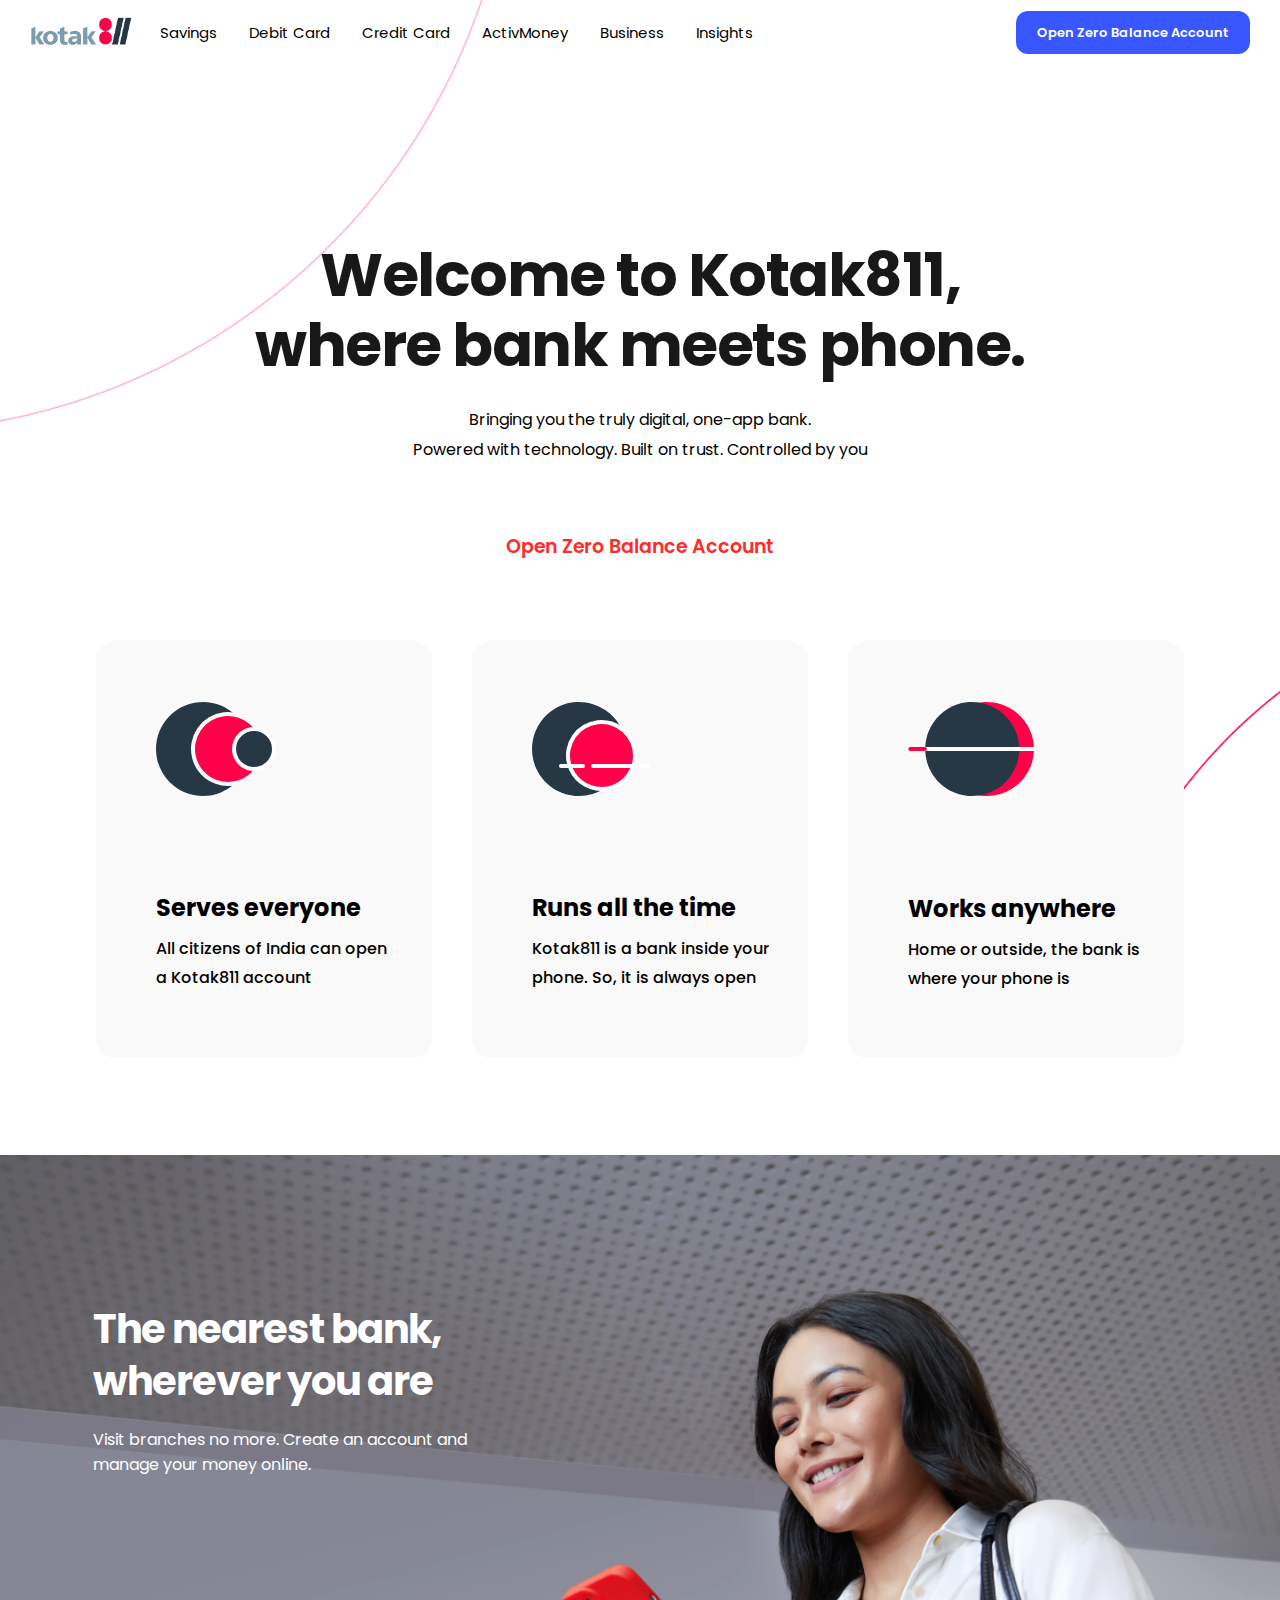
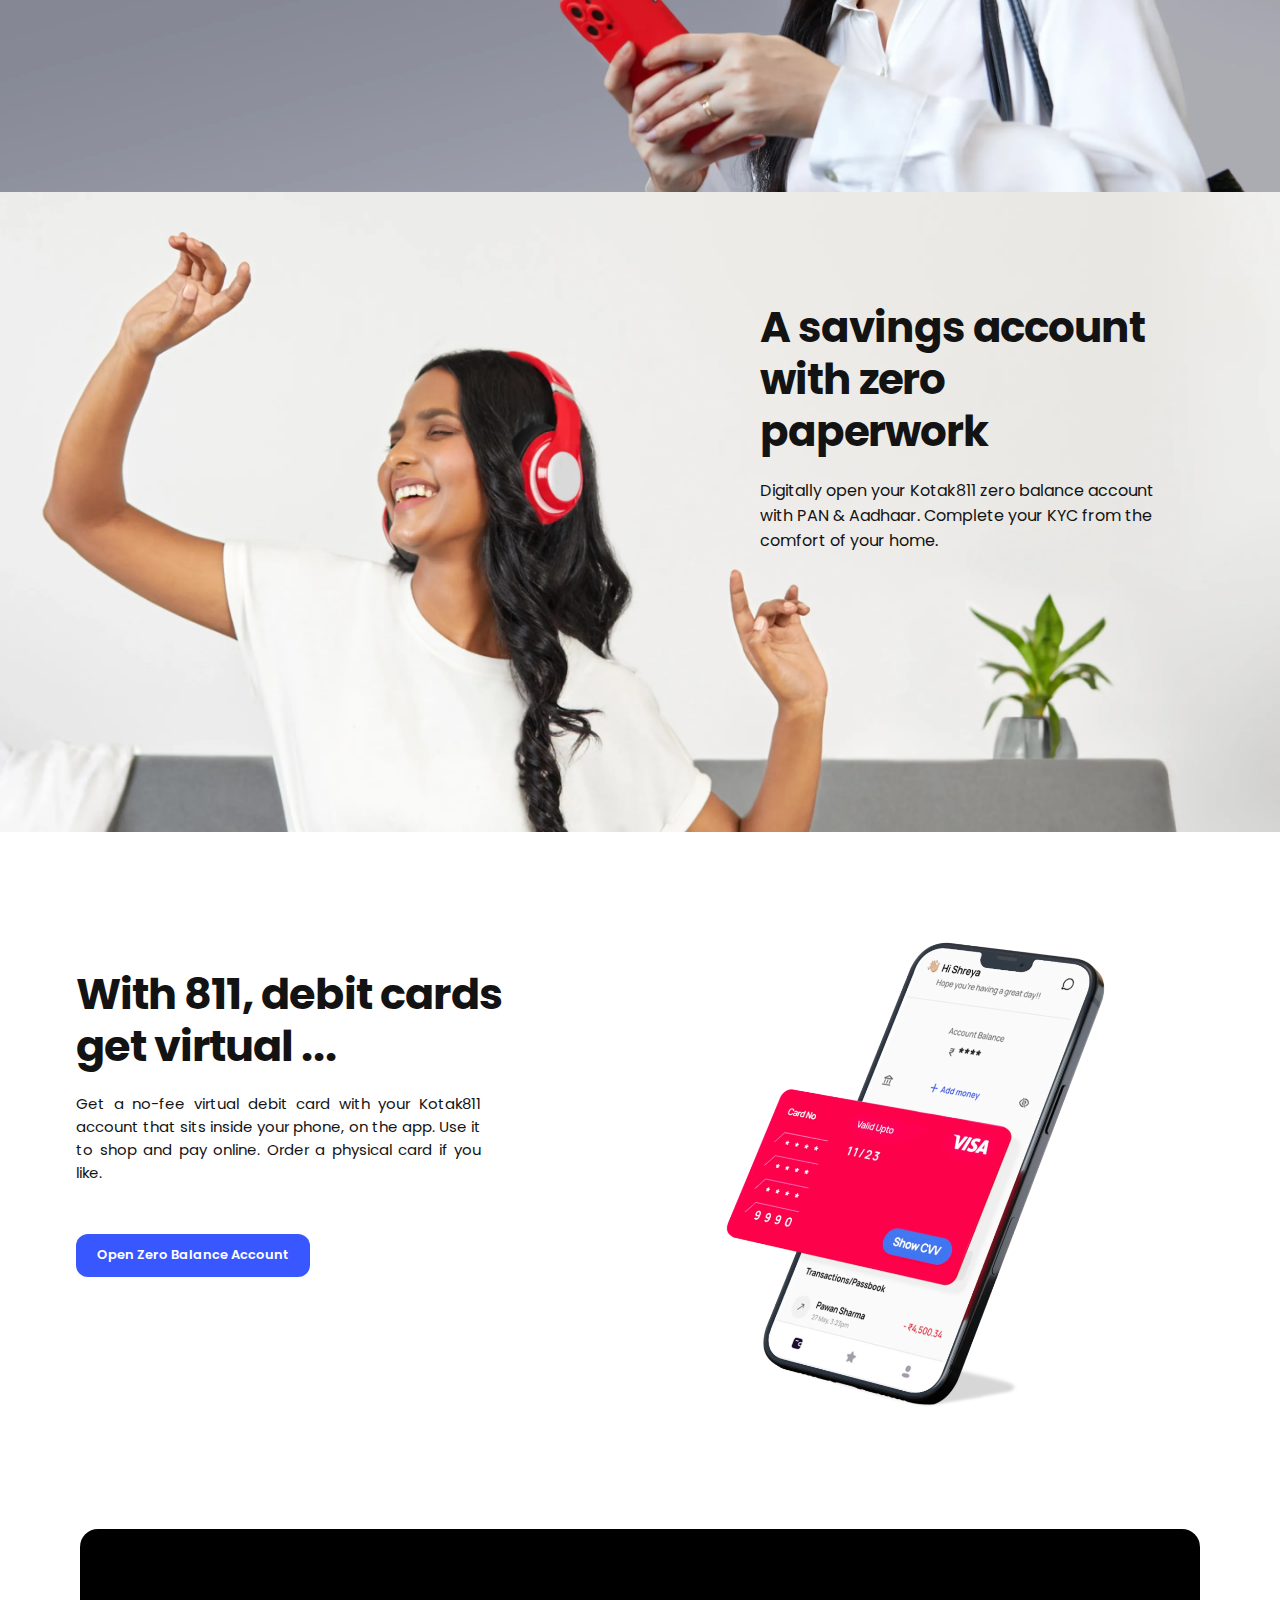
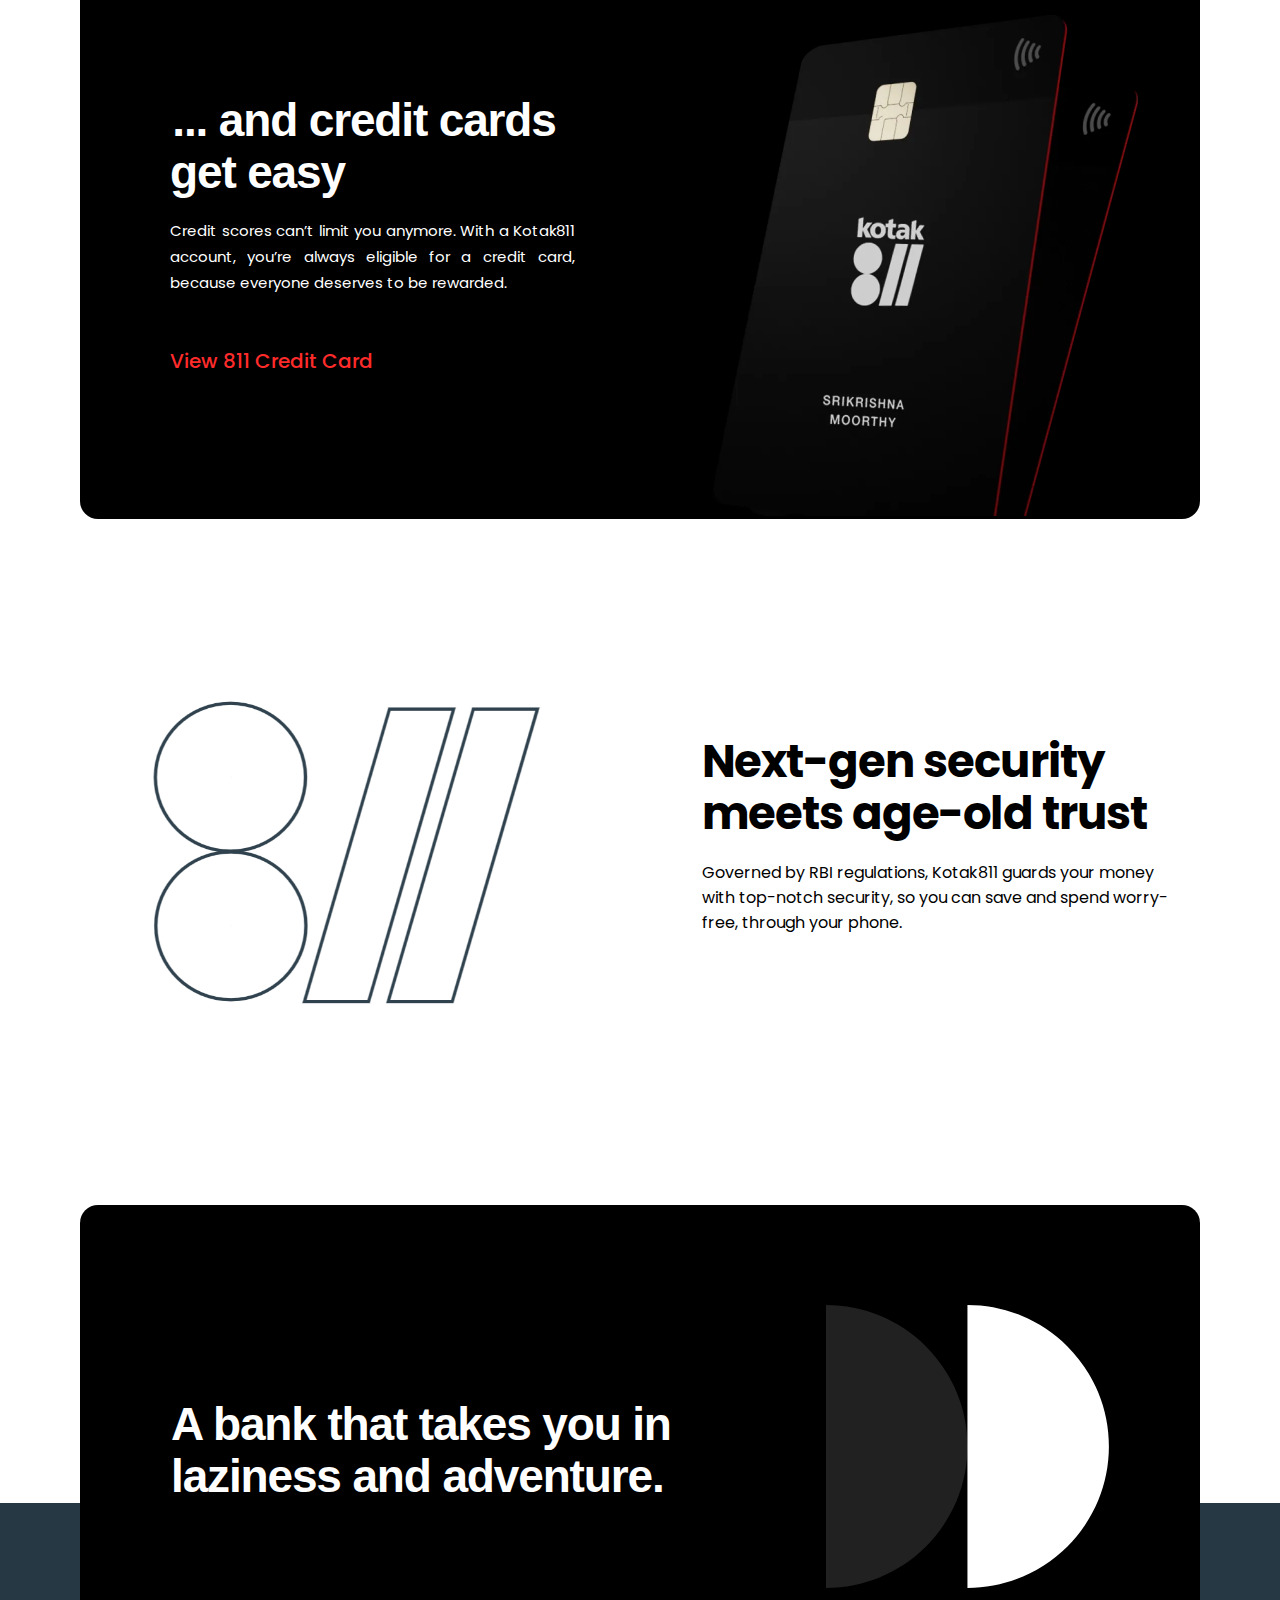
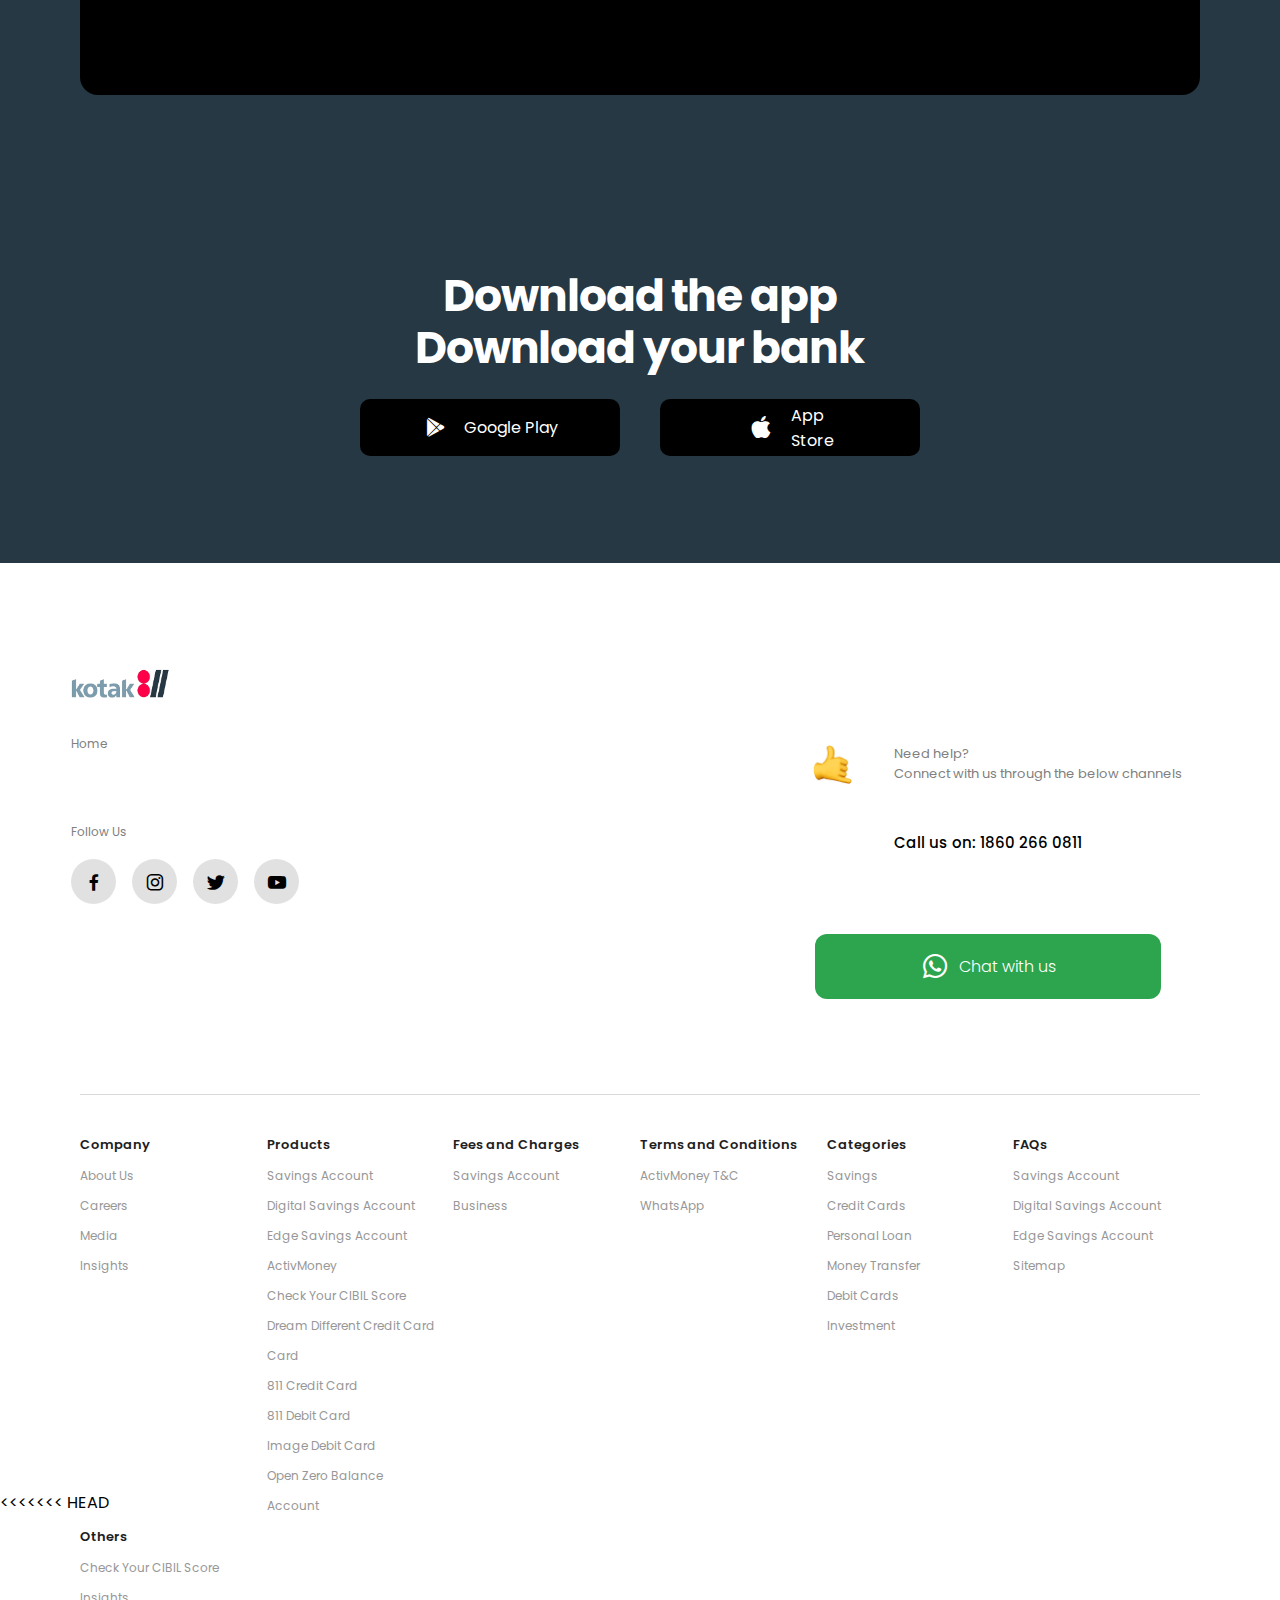
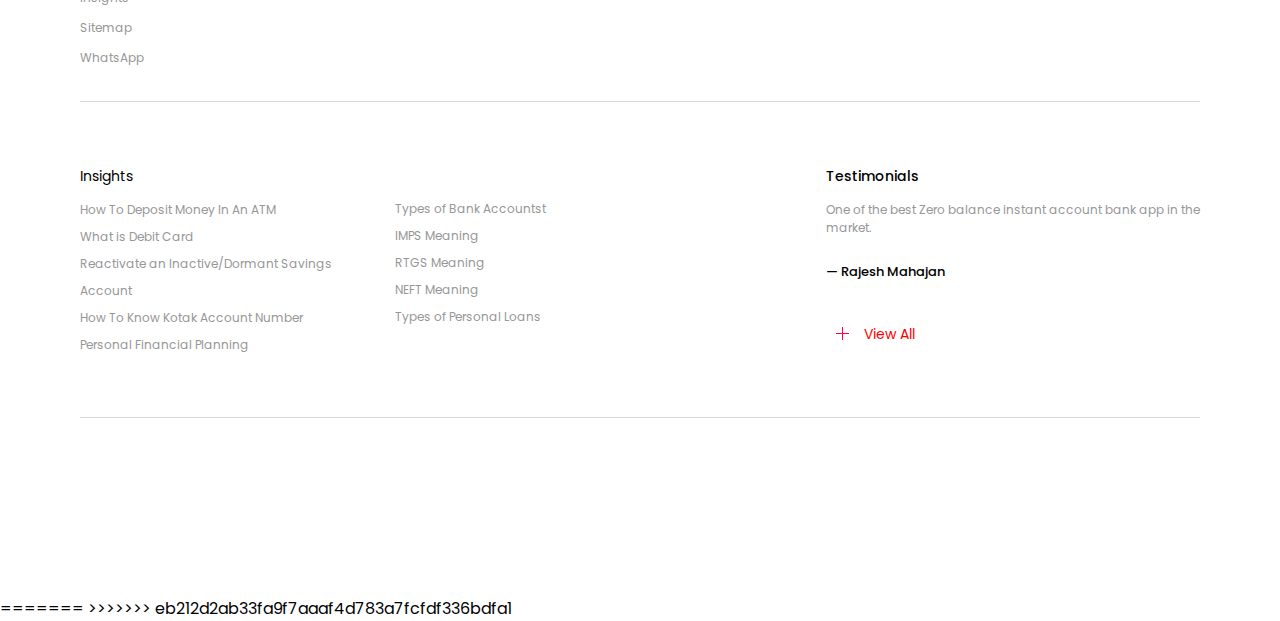
==== index.html @ da7cabc4 "today i compleated second footer section" ====
<!DOCTYPE html>
<html lang="en">

<head>
    <meta charset="UTF-8">
    <meta name="viewport" content="width=device-width, initial-scale=1.0">
    <link rel="stylesheet" href="style.css">
    <title>Kotak 811</title>

    <!-- Logo css link -->
    <link href='https://unpkg.com/boxicons@2.1.4/css/boxicons.min.css' rel='stylesheet'>
</head>

<body>
    <header id="NAVBAR">
        <!-- Navber -->
        <div class="nav-container">
            <div class="nav-content">
                <div class="nav-logo"> <!-- Kotak logo -->
                    <img src="kotak-logo.png" alt="" srcset="">
                </div>
                <!-- Navber All buttons -->
                <div class="nav-buttons-content">
                    <div class="nav-first-content">
                        <!-- Navber Savings buttons -->
                        <div class="nav-buttons-first">
                            <p>Savings</p>
                            <ul class="hover-content">
                                <div class="hover-box">
                                    <div class="hover-card">
                                        <img src="hover item/saving ima1.png" alt="" srcset="">
                                        <div class="hover-para">
                                            <h3 class="hover-heading">811 Digital Savings Account</h3>
                                            <p>Classic digital savings account that </p>
                                            <p>opens in 3 minutes*.</p>
                                        </div>
                                    </div>
                                    <div class="hover-card">
                                        <img src="hover item/saving ima2.png" alt="" srcset="">
                                        <div class="hover-para">
                                            <h3 class="hover-heading">811 Edge</h3>
                                            <p>Premium savings account at </p>
                                            <p>Rs.10,000 minimum balance.</p>
                                        </div>
                                    </div>
                                </div>
                            </ul>
                        </div>
                        <!-- Navber Debit Card buttons -->
                        <div class="nav-buttons-first">
                            <p>Debit Card</p>
                            <ul class="hover-content-2">
                                <div class="hover-box">
                                    <div class="hover-card">
                                        <img src="hover item/debit card ima1.png" alt="" srcset="">
                                        <div class="hover-para">
                                            <h3 class="hover-heading">Debit Card</h3>
                                            <p>VISA card for domestic and </p>
                                            <p>international payments</p>
                                        </div>
                                    </div>
                                    <div class="hover-card">
                                        <img src="hover item/debit card ima2.png" alt="" srcset="">
                                        <div class="hover-para">
                                            <h3 class="hover-heading">Image Debit Card</h3>
                                            <p>Theme-based debit card </p>
                                            <p>customised to your choice</p>
                                        </div>
                                    </div>
                                </div>
                            </ul>
                        </div>
                        <!-- Navber Credit Card buttons -->
                        <div class="nav-buttons-first">
                            <p>Credit Card</p>
                            <ul class="hover-content-3">
                                <div class="hover-box">
                                    <div class="hover-card">
                                        <img src="hover item/credit card ima1.png" alt="" srcset="">
                                        <div class="hover-para">
                                            <h3 class="hover-heading">811 Credit Card</h3>
                                            <p>Turns online and offline spends </p>
                                            <p> to redeemable reward points. </p>
                                            <p> Best for avid shoppers.</p>
                                        </div>
                                    </div>
                                    <div class="hover-card">
                                        <img src="hover item/credit card ima2.png" alt="" srcset="">
                                        <div class="hover-para">
                                            <h3 class="hover-heading">Credit Card Against FD</h3>
                                            <p>Unlocks with a Fixed Deposit.</p>
                                            <p>Best for starters with a low </p>
                                            <p> credit score.</p>

                                        </div>
                                    </div>
                                </div>
                            </ul>
                        </div>
                        <!-- Navber ActivMoney buttons -->
                        <div class="nav-buttons-first">
                            <p>ActivMoney</p>
                        </div>
                        <!-- Navber Business buttons -->
                        <div class="nav-buttons-first">
                            <p>Business</p>
                        </div>
                        <!-- Navber Insights buttons -->
                        <div class="nav-buttons-first">
                            <p> Insights</p>
                        </div>
                    </div>
                    <!-- Sing up button -->
                    <div class="nav-buttons-second">
                        <button type="button">Open Zero Balance Account</button>
                    </div>
                </div>
            </div>
        </div>
    </header>
    <!-- Home desktop content -->
    <main class="main">
        <div class="main-content">
            <h1 class="main-heading-first" style="height: 71px;">Welcome to Kotak811, where bank meets phone.</h1>
            <p class="main-para1">Bringing you the truly digital, one-app bank.</p>
            <p class="main-para2">Powered with technology. Built on trust. Controlled by you</p>
            <div class="main-button">
                <a href="#">Open Zero Balance Account</a>
            </div>
        </div>
    </main>
    <!-- 3 box container section -->
    <section class="box-container">
        <div class="box-item">
            <div class="box-content1">
                <img src="icon1.svg" alt="" srcset="">
                <h3>Serves everyone</h3>
                <p class="box-content-para">All citizens of India can open a Kotak811 account</p>
            </div>
        </div>
        <div class="box-item">
            <div class="box-content1">
                <img src="icon2.svg" alt="" srcset="">
                <h3>Runs all the time</h3>
                <p class="box-content-para">Kotak811 is a bank inside your phone. So, it is always open</p>
            </div>
        </div>
        <div class="box-item">
            <div class="box-content1">
                <img src="icon3.svg" alt="" srcset="">
                <h3>Works anywhere</h3>
                <p class="box-content-para">Home or outside, the bank is where your phone is</p>
            </div>
        </div>
    </section>
    <!-- Service section Big 2 images -->
    <section class="service-contaier">
        <div class="service-photo">
            <div id="service-item1">
                <div class="service-content">
                    <h2>The nearest bank, wherever you are</h2>
                    <p>Visit branches no more. Create an account and manage your money online.</p>
                </div>
            </div>
            <img src="desktop bg1.webp" alt="Nearest brance service">
        </div>
        <!-- <div class="box"> -->
        <div class="service-photo2">
            <div id="service-item2">
                <div class="service-content2">
                    <h2 class="service-heading">A savings account with zero paperwork</h2>
                    <p>Digitally open your Kotak811 zero balance account with PAN & Aadhaar. Complete your KYC from the
                        comfort of your home.</p>
                </div>
            </div>
            <img src="desktop bg2.webp" alt="A savings account">
        </div>
        <!-- </div> -->
        <!-- Phone service section -->
        <section class="phone-container">
            <div class="phone-item1">
                <div class="phone-content">
                    <h1>With 811, debit cards get virtual ...</h1>
                    <p class="">Get a no-fee virtual debit card with your Kotak811 account that sits inside your phone,
                        on the
                        app. Use it to shop and pay online. Order a physical card if you like.</p>
                    <div class="phone-buttons">
                        <button type="button">Open Zero Balance Account</button>
                    </div>
                </div>
                <!-- Mobile service photo -->
                <div class="phone-content-photo">
                    <img src="mobile1.webp" alt="" srcset="">
                </div>
            </div>
        </section>
        <!-- Black credit cards section -->
        <section class="black-card">
            <div class="card-item1">
                <div class="card-content">
                    <h1>... and credit cards get easy</h1>
                    <p>Credit scores can’t limit you anymore. With a Kotak811 account, you’re always eligible for a
                        credit card, because everyone deserves to be rewarded.</p>
                    <div class="card-buttons">
                        <a href="#">View 811 Credit Card</a>
                    </div>
                </div>
                <!-- Mobile service photo -->
                <div class="black-card-photo">
                    <img src="credit_card.webp" alt="" srcset="">
                </div>
            </div>
        </section>
        <!-- 811 Animation section -->
        <section class="animation">
            <div class="animation-item1">
                <!-- I couldn't do animation so i just put a image -->
                <img src="811.png" alt="">
            </div>
            <div class="animation-item2">
                <h1>Next-gen security meets age-old trust</h1>
                <p>Governed by RBI regulations, Kotak811 guards your money with top-notch security, so you can save and
                    spend worry-free, through your phone.</p>
            </div>
        </section>
        <!-- Half circle black & white section -->
        <section class="black-white-container">
            <div class="black-white-content">
                <div class="card-heading">
                    <h1>A bank that takes you in laziness and adventure.</h1>
                </div>
                <!-- Mobile service photo -->
                <div class="black-white-photo">
                    <img src="blackwhite-half-sircle.svg" alt="" srcset="">
                </div>
            </div>
        </section>

        <!-- Download the app section -->
        <section class="download">
            <div class="download-content">
                <div class="download-heading">
                    <h1>Download the app
                        Download your bank</h1>
                </div>
                <div class="download-buttons">
                    <div class="button">
                        <i class='bx bxl-play-store' style="font-size: 25px;"></i>
                        <a href="https://play.google.com/store/apps/details?id=com.msf.kbank.mobile&hl=en&gl=US"
                            target="_blank">Google Play</a>
                    </div>
                    <div class="button2">
                        <i class='bx bxl-apple' style="font-size: 28px;"></i>
                        <a href="https://apps.apple.com/in/app/kotak-mobile-banking-app/id622363400" target="_blank">App
                            Store</a>
                    </div>
                </div>
            </div>
        </section>
        <!-- Contact Section -->
        <footer class="footer">
            <div class="contact-container">
                <div class="contact-content">
                    <div class="logo">
                        <img src="kotak-logo.png" alt="logo">
                        <nav>Home</nav>
                    </div>
                    <div class="social-logo">
                        <nav>Follow Us</nav>
                        <div class="logo-container">

                            <div class="logo-icon">
                                <i class='bx bxl-facebook'></i>
                            </div>
                            <div class="logo-icon">
                                <i class='bx bxl-instagram'></i>
                            </div>
                            <div class="logo-icon">
                                <i class='bx bxl-twitter'></i>
                            </div>
                            <div class="logo-icon">
                                <i class='bx bxl-youtube'></i>
                            </div>
                        </div>
                    </div>
                </div>
                <div class="contact-content2">
                    <div class="thumb-imoji">
                        <img src="thumb imoji.png" alt="logo">
                        <nav>Need help? <br>
                            Connect with us through the below channels</nav>
                    </div>
                    <div class="contact-number">
                        <nav style="font-size: 15px; font-weight: 500;">Call us on: 1860 266 0811</nav>
                        <div class="logo-container">
                            <div class="whatsapp-btn">
                                <a href="https://api.whatsapp.com/send?phone=917710811811&text=Hi" target="_blank">
                                    <i class='bx bxl-whatsapp'></i>
                                    <p>Chat with us</p>
                                </a>
                            </div>
                        </div>
                    </div>
                </div>
            </div>
            <!-- Footer details container 1 starts here -->
            <div class="footer-details">
                <div class="details-container">
                    <div class="details-content">
                        <div class="details-item">
                            <h4>Company</h4>
                            <a href="#">About Us</a>
                            <a href="#">Careers</a>
                            <a href="#">Media</a>
                            <a href="#">Insights</a>
                        </div>
                        <div class="details-item">
                            <h4>Products</h4>
                            <a href="#">Savings Account</a>
                            <a href="#">Digital Savings Account</a>
                            <a href="#">Edge Savings Account</a>
                            <a href="#">ActivMoney</a>
                            <a href="#">Check Your CIBIL Score</a>
                            <a href="#">Dream Different Credit Card</a>
                            <a href="#">Card</a>
                            <a href="#">811 Credit Card</a>
                            <a href="#">811 Debit Card</a>
                            <a href="#">Image Debit Card</a>
                            <a href="#">Open Zero Balance</a>
                            <a href="#">Account</a>
                        </div>
                        <div class="details-item">
                            <h4>Fees and Charges</h4>
                            <a href="#">Savings Account</a>
                            <a href="#">Business</a>
                        </div>
                        <div class="details-item">
                            <h4>Terms and Conditions</h4>
                            <a href="#">ActivMoney T&C</a>
                            <a href="#">WhatsApp</a>
                        </div>
                        <div class="details-item">
                            <h4>Categories</h4>
                            <a href="#">Savings</a>
                            <a href="#">Credit Cards</a>
                            <a href="#">Personal Loan</a>
                            <a href="#">Money Transfer</a>
                            <a href="#">Debit Cards</a>
                            <a href="#">Investment</a>
                        </div>
                        <div class="details-item">
                            <h4>FAQs</h4>
                            <a href="#">Savings Account</a>
                            <a href="#">Digital Savings Account</a>
                            <a href="#">Edge Savings Account</a>
                            <a href="#">Sitemap</a>
                        </div>
                    </div>
                    <div class="second-details-item">
                        <h4>Others</h4>
                        <a href="#">Check Your CIBIL Score</a>
                        <a href="#">Insights</a>
                        <a href="#">Sitemap</a>
                        <a href="#">WhatsApp</a>
                    </div>
                </div>
            </div>
<<<<<<< HEAD
            <!-- Footer details 2 starts here -->
            <div class="footer-details2">
                <div class="details-container2">
                    <div class="details-content2">
                        <div class="details-item-last">
                            <h4 style="font-weight: 400; font-size: 14px; margin-bottom: 5px;">Insights</h4>
                            <a href="#">How To Deposit Money In An ATM</a>
                            <a href="#">What is Debit Card</a>
                            <a href="#">Reactivate an Inactive/Dormant Savings</a>
                            <a href="#">Account</a>
                            <a href="#">How To Know Kotak Account Number</a>
                            <a href="#">Personal Financial Planning</a>
                        </div>
                        <div class="details-item-last2">
                            <a href="#">Types of Bank Accountst</a>
                            <a href="#">IMPS Meaning</a>
                            <a href="#">RTGS Meaning</a>
                            <a href="#">NEFT Meaning</a>
                            <a href="#">Types of Personal Loans</a>
                        </div>
                        <!-- second box -->
                        <div class="details-footer-second-box">
                            <div class="box1">
                                <h3 style="font-weight: 500; font-size: 14px; margin-bottom: 5px; color: #000000;">
                                    Testimonials</h3>
                                <p>One of the best Zero balance instant account bank app in the market.</p>
                            </div>
                            <div class="box2">
                                <h4 style="font-weight: 500; font-size: 13px; margin-top: 25px; color: #000000;">—
                                    Rajesh Mahajan</h4>
                            </div>
                            <div class="box3">
                                <img src="plus imoji.png" alt="image" style="cursor: pointer;">
                                <a href="https://www.kotak811.com/customer-testimonials" target="_blank">View
                                    All</a>
                            </div>
                        </div>
                    </div>
                </div>
            </div>

=======
            <!-- Footer details 2 start here  -->
>>>>>>> eb212d2ab33fa9f7aaaf4d783a7fcfdf336bdfa1
        </footer>

    </section>
</body>

</html>
---- style.css ----
/* Imoport Poppins font link */
@import url('https://fonts.googleapis.com/css2?family=Poppins:wght@200;300;400&display=swap');

* {
    margin: 0;
    padding: 0;
    box-sizing: border-box;
    font-family: 'Poppins', sans-serif;
}

/* Navber container */
#NAVBER {
    position: fixed;
    height: 65px;
    width: 100%;
    background-color: rgb(255, 255, 255);
    border-bottom: 1px solid #e2e2e2;
    top: 0;
    z-index: 100;
}

.nav-content {
    display: flex;
}

.nav-logo img {
    height: 44px;
    width: 124px;
    margin-left: 20px;
    cursor: pointer;
}

.nav-logo {
    height: 65px;
    display: flex;
    align-items: center;
}

/* Navber buttons */
.nav-buttons-content {
    display: flex;
    height: 65px;
    width: 100%;
    align-items: center;
    justify-content: space-between;
}

.nav-buttons-first {
    /* Navber name disply flex,like (Saving ,Debit card,Credit card,ActivMoney,Business and Insight) */
    display: flex;
    list-style: none;
    padding: 16px;
    font-size: 15px;
    color: black;
}

.nav-buttons-first p {
    /* Navber name,like (Saving ,Debit card,Credit card,ActivMoney,Business and Insight) */
    cursor: pointer;
}

.nav-first-content {
    display: flex;
}

/* Navber name hover color ,like (Saving ,Debit card,Credit card,ActivMoney,Business and Insight) */
.nav-buttons-first p:hover {
    color: rgb(120, 120, 120);
}

/* Navber button hover content */
.nav-buttons-first {
    display: inline-block;
}

.hover-content {
    /* Navber saving button hover container */
    display: none;
    position: absolute;
    height: 340px;
    width: 100%;
    margin-left: -160px;
    margin-top: 16px;
    background-color: #ffffff;
    min-width: 160px;
    box-shadow: 2px 15px 19px rgba(144, 144, 144, 0.2);
    z-index: 1;
}

.hover-content-2 {
    /* Navber debit card button hover container */
    display: none;
    position: absolute;
    height: 340px;
    width: 100%;
    margin-left: -251px;
    margin-top: 17px;
    background-color: #ffffff;
    min-width: 160px;
    box-shadow: 2px 15px 19px rgba(144, 144, 144, 0.2);
    z-index: 1;
}

.hover-content-3 {
    /* Navber credit card button hover container  */
    display: none;
    position: absolute;
    height: 340px;
    width: 100%;
    margin-left: -362px;
    margin-top: 17px;
    background-color: #ffffff;
    min-width: 160px;
    box-shadow: 2px 10px 19px rgba(144, 144, 144, 0.2);
    z-index: 1;
}

.nav-buttons-first:hover .hover-content {
    /* Navber saving button hover  */
    display: block;
}

.nav-buttons-first:hover .hover-content-2 {
    /* Navber debit card button hover  */
    display: block;
}

.nav-buttons-first:hover .hover-content-3 {
    /* Navber credit card button hover  */
    display: block;
}

.hover-box {
    display: flex;
    height: 340px;
    align-items: center;
    justify-content: space-evenly;
}

.hover-card {
    /* Navber saving ,debit card and credit card hover content flex */
    display: flex;
    height: 340px;
    align-items: center;
}

.hover-card img {
    /* Navber saving ,debit card and credit card hover Images */
    height: 170px;
    width: 170px;
    cursor: pointer;
}

.hover-para {
    /* Navber saving , debit card and credit card hover Full container */
    margin-bottom: 50px;
    margin-left: 30px;
}

.hover-heading {
    /* Navber saving , debit card and credit card hover Heading */
    color: rgba(0, 0, 0, 0.813);
    cursor: pointer;
}

.hover-heading:hover {
    color: rgba(255, 26, 26, 0.952);
}

.hover-para p {
    /* Navber saving ,debit card and credit card hover paragraph */
    margin-top: 10px;
    font-size: 15px;
    line-height: 18px;
    color: rgb(120, 120, 120);
}

/* Sing up botton */
button {
    height: 43px;
    width: 234px;
    border: 1px;
    color: #fff;
    background: #3857ff;
    border-radius: 12px;
    font-size: 13px;
    font-weight: 599;
    margin-right: 30px;
    cursor: pointer;
}

button:hover {
    background: #2041ff;
}

/* Main element */
.main::before {
    /* Home desktop Image  */
    background-image: url(home\ bg.png);
    height: 100vh;
    width: 100%;
    background-size: cover;
    background-repeat: no-repeat;
    top: 0;
    content: "";
    position: absolute;
}

.main-content {
    /* Home desktop content ,like heading, paragraph and button */
    display: flex;
    flex-direction: column;
    height: 100vh;
    width: 100%;
    top: 130px;
    position: relative;
    align-items: center;
    margin-top: 45px;
    animation: opacity 2s forwards;
}

.main-content h1 {
    font-size: 60px;
    color: rgb(24, 24, 24);
    font-style: normal;
    font-weight: 700;
    line-height: 70px;
    letter-spacing: -.025em;
    text-align: center;
    white-space: normal;
    width: 62%;

}

.main-content .main-para1 {
    margin-top: 96px;
}

.main-content .main-para2 {
    margin-top: 5px;
}

.main-button {
    margin-top: 70px;
}

.main-button a {
    text-decoration: none;
    font-size: 19px;
    font-weight: 600;
    color: rgb(255, 43, 43);
}

/* 3 Box section */
.box-container {
    display: flex;
    justify-content: center;
    min-height: 100vh;
    width: 100%;
    top: 640px;
    position: absolute;
    animation: opacity 2s forwards;
}

@keyframes opacity {

    /* Box transition  */
    from {
        opacity: -3;
        transition: opacity 2s ease;
    }

    to {
        transition: opacity 2s ease;
        opacity: 2;
    }
}

.box-item {
    width: 336px;
    height: 418px;
    margin: 0 20px;
    text-align: left;
    border-radius: 20px;
    background: #f9f9f9;
}

.box-content1 {
    padding: 62px 60px 69px
}

.box-content1 h3 {
    margin-top: 90px;
    margin-bottom: 11px;
    font-size: 24px;
    font-style: normal;
    font-weight: 700;
    line-height: 30px;
    letter-spacing: 0;
}

.box-content1 p {
    width: 242px;
    height: 73px;
    font-size: 16px;
    font-weight: 500;
    line-height: 29px;
    letter-spacing: 0;
    font-style: normal;
}

/* Service section Starting Here */
.service-contaier {
    top: 635px;
    width: 100%;
    display: flex;
    flex-direction: column;
    align-items: center;
    position: absolute;
    animation: opacity 2s forwards;
}

/* Service photo is a like container because inside have ima,h2 and paragrapg */
.service-photo {
    margin-top: 520px;
}

.service-photo img {
    width: 100%;
    background-size: cover;
}

.service-content {
    /* border: 2px solid red; */
    width: 380px;
    margin-top: 70px;
    position: absolute;
    display: flex;
    flex-direction: column;
    letter-spacing: 0;
    margin-right: 715px;
}

#service-item1 {
    height: 400px;
    width: 100%;
    /* border: 2px solid black; */
    justify-content: center;
    position: absolute;
    display: flex;
    align-items: center;
}

.service-content h2 {
    color: white;
    font-size: 40px;
    line-height: 52px;
    letter-spacing: -0.025em;
}

.service-content p {
    font-size: 16px;
    color: white;
    margin-top: 20px;

}

/* This is a second service image content */
.service-photo2 {
    margin-top: -10px;
}

.service-photo2 img {
    width: 100%;
    background-size: cover;
}

#service-item2 {
    height: 475px;
    /* margin-left: 305px; */
    width: 100%;
    /* border: 2px solid black; */
    justify-content: center;
    position: absolute;
    display: flex;
    align-items: center;
}

.service-content2 {
    /* border: 2px solid red; */
    width: 400px;
    margin-top: -5px;
    margin-left: 50%;
    position: absolute;
    display: flex;
    flex-direction: column;
    letter-spacing: 0;
    animation: opacity 2s forwards;
}

.service-content2 h2 {
    color: rgb(19, 19, 19);
    font-size: 42px;
    letter-spacing: -0.025em;
    line-height: 52px;
}

.service-content2 p {
    font-size: 16px;
    color: rgb(19, 19, 19);
    margin-top: 20px;
}

/* Phone Service section */
.phone-content-photo img {
    height: 500px;
    width: 573px;
    margin-left: 20px;
}

.phone-content {
    height: 433px;
    width: 490px;
    /* border: 2px solid red; */
    margin-right: 45px;

}

.phone-content h1 {
    color: rgb(19, 19, 19);
    font-size: 43px;
    letter-spacing: -0.025em;
    line-height: 52px;
    width: 433px;
}

.phone-content p {
    font-size: 15px;
    color: rgb(19, 19, 19);
    margin-top: 20px;
    width: 405px;
    text-align: justify;
}

.phone-buttons {
    margin-top: 50px;
}

.phone-item1 {
    display: flex;
    align-items: center;
    justify-content: center;
    width: 100%px;
    height: 690px;
}

/* Black credit cards section */
.black-card {
    width: 1120px;
    height: 590px;
    background-color: black;
    border-radius: 18px;
}

.card-content {
    height: 260px;
    text-align: center;

    /* border: 2px solid red; */
    margin-right: 25px;

}

.card-content h1 {
    color: #ffffff;
    font-size: 46px;
    letter-spacing: -0.025em;
    line-height: 52px;
    /* width: 365px; */
    width: 388px;
    text-align-last: left;
    font-family: 'Nunito Sans', sans-serif;
}

.card-content p {
    font-size: 15px;
    color: #ffffff;
    margin-top: 20px;
    width: 405px;
    line-height: 26px;
    text-align: justify;
}

.black-card-photo img {
    width: 560px;
    height: 590px;
    margin-left: 50px;
    max-height: 590px;
    overflow: hidden;
}

.card-item1 {
    display: flex;
    align-items: center;
    justify-content: center;
    width: 100%px;
    height: 590px;
    margin-left: 100px;
}

.card-buttons {
    margin-top: 50px;
}

.card-buttons a {
    text-decoration: none;
    font-size: 20px;
    font-weight: 500;
    color: rgb(255, 43, 43);
    float: left;
}

/* 811 animation section */
.animation {
    display: flex;
    /* background-color: gainsboro; */
    height: 686px;
    width: 100%;
    align-items: center;
    justify-content: center;
}

.animation-item1 img {
    height: 380px;
    width: 480px;
}

.animation-item2 {
    height: 252px;
    width: 487px;
    /* border: 2px solid red; */
    margin-left: 130px;
}

.animation-item2 h1 {
    font-size: 45px;
    letter-spacing: -0.025em;
    line-height: 52px;
    margin-bottom: 20px;
}

/* Half black & white circle section */
.black-white-container {
    width: 1120px;
    height: 490px;
    background-color: black;
    border-radius: 18px;
    position: relative;
}

.black-white-photo img {
    width: 283px;
    height: 489px;
    margin-left: 100px;
    /* max-height: 590px; */
    overflow: hidden;
}

.black-white-content {
    display: flex;
    align-items: center;
    justify-content: center;
    width: 1120px;
    height: 490px;
}

.card-heading h1 {
    color: #ffffff;
    font-size: 46px;
    letter-spacing: -0.025em;
    line-height: 52px;
    width: 555px;
    height: 105px;
    font-family: 'Nunito Sans', sans-serif;
}

/* Download the app section  */
/* I used to be media query to fix small ishu */
@media(min-width:1670px) and (max-width:6000px) {
    .download {
        width: 100%;
        height: 860px;
        overflow: hidden;
        background-color: #253844;
        padding-top: 15%;
        margin-top: -12%;
        white-space: pre-line;
    }
    .download-heading h1 {
        font-size: 44px;
        font-style: normal;
        font-weight: 700;
        line-height: 52px;
        letter-spacing: -.025em;
    
        color: #fff;
        /* padding: 125px 0 24px; */
        text-align: center;
    }
    .download-content {
        display: flex;
        flex-direction: column;
        align-items: center;
        position: absolute;
        width: 100%;
        padding: 125px 0 24px;
        /* padding: 125px 0 24px; */
    }
    .download-buttons {
        display: flex;
    }
    
    .button {
        display: flex;
        height: 57px;
        width: 260px;
        color: #fff;
        background-color: #000000;
        align-items: center;
        justify-content: center;
        margin-right: 40px;
        border-radius: 10px;
    }
    
    .button:hover,
    .button2:hover {
        background-color: #222;
        cursor: pointer;
        /* color: #fff; */
    }
    
    .button a,
    .button2 a {
        text-decoration: none;
        color: #fff;
    }
    
    .button i,
    .button2 i {
        margin-right: 16px;
    
    }
    
    .button2 {
        display: flex;
        align-items: center;
        justify-content: center;
        height: 57px;
        width: 260px;
        color: #fff;
        background-color: #000000;
        border-radius: 10px;
    }

}
@media (max-width:1670px){
    .download {
        width: 100%;
        height: 660px;
        overflow: hidden;
        background-color: #253844;
        padding-top: 15%;
        margin-top: -15%;
        white-space: pre-line;
    }
    
    .download-heading h1 {
        font-size: 44px;
        font-style: normal;
        font-weight: 700;
        line-height: 52px;
        letter-spacing: -.025em;
    
        color: #fff;
        /* padding: 125px 0 24px; */
        text-align: center;
    }
    
    .download-content {
        display: flex;
        flex-direction: column;
        align-items: center;
        position: absolute;
        width: 100%;
        padding: 125px 0 24px;
    }
    
    .download-buttons {
        display: flex;
    }
    
    .button {
        display: flex;
        height: 57px;
        width: 260px;
        color: #fff;
        background-color: #000000;
        align-items: center;
        justify-content: center;
        margin-right: 40px;
        border-radius: 10px;
    }
    
    .button:hover,
    .button2:hover {
        background-color: #222;
        cursor: pointer;
        /* color: #fff; */
    }
    
    .button a,
    .button2 a {
        text-decoration: none;
        color: #fff;
    }
    
    .button i,
    .button2 i {
        margin-right: 16px;
    
    }
    
    .button2 {
        display: flex;
        align-items: center;
        justify-content: center;
        height: 57px;
        width: 260px;
        color: #fff;
        background-color: #000000;
        border-radius: 10px;
    }
}
/* Contact section start hare */
.footer{
    width: 100%;
    /* height: 1476px; */
    /* background-color: #ffffff; */
}
.contact-container{
    height: 501px;
    width: 100%;
    /* background-color: #ffffff; */
    margin-top: 30px;
    display: flex;
    justify-content: center;
    align-items: center;
    gap: 252px;
}
.contact-content{
    height: 361px;
    width: 443px;
    /* background-color: #ffffff; */
}
.logo img{
    height: 45px;
    width: 120px;
    margin-left: -10px;
    cursor: pointer;
}
.logo nav{
    margin-top: 20px;
    font-size: 12px;
    color: gray;
}
.social-logo{
    margin-top: 70px;
    font-size: 12px;
    color: gray;
}
.logo-icon{
  height: 45px;
  width: 45px;
  background-color:#dcdcdcdc;
  color: #000000;
  border-radius: 50%;
  font-size: 22px;
  display: flex;
  align-items: center;
  justify-content: center;
  margin: 18px 16px 0px 0px;
}
.logo-icon:hover{
    cursor: pointer;
    background-color: rgb(197, 197, 197);
}
.logo-container{
    display: inline-flex;;
}
/* Thumb imoji */
.thumb-imoji img{
    height: 40px;
}
.thumb-imoji{
  display: flex;
  gap: 42px;
  margin-left: 20px;
  justify-content: center;
}
.thumb-imoji nav{
   font-size: 13px;
   color: gray;
}
.contact-number{
    height: 261px;
    width: 443px;
   display: flex;
   flex-direction: column;
   align-items: center;
   justify-content: center;
}
.whatsapp-btn a{
    height: 65px;
    width: 346px;
    background-color: #2ca54e;
    color: #fff;
    font-size: 16px;
    line-height: 29px;
    text-decoration: none;
    border-radius: 12px;
    display: flex;
    align-items: center;
    justify-content: center;
    font-weight: 300;
    cursor: pointer;
}
.whatsapp-btn a:hover{
    background-color: #20823b;
}
.whatsapp-btn a i{
    font-size: 32px;
    margin-right: 8px;
    font-weight: 300;
}
.whatsapp-btn{
    margin-top: 80px;
}
.contact-content2{
    height: 361px;
    width: 443px;
    margin-top: 162px;
}
/* Footer details container 1 */
.footer-details{
    width: 100%;
    height: 396px;
    /* border: 1px solid blue; */
    display: flex;
    justify-content: center;
}
.details-container{
    width: 1120px;
    height: 608px;
    border-top: 1px solid #cbcbcbba;
    border-bottom: 1px solid #cbcbcbba;
}
.details-content{
    display:grid;
    grid-template-columns: repeat(6,1fr);
}
.details-item a{
    text-decoration: none;
    display: inline-flex;
    flex-direction: column;
    margin-top: 12px;
    font-size: 12px;
    color: #979797;
    cursor: pointer;
}
.details-item a:hover{
    color: #000000;
}
.details-item h4{
    font-weight: 600;
    color: #1e1e1e;
    font-size: 13px;
}
.details-item{
    display: flex;
    flex-direction: column;
    margin-top: 40px;
}
/* Second Details item  */
.second-details-item a{
    text-decoration: none;
    display: inline-flex;
    flex-direction: column;
    margin-top: 12px;
    font-size: 12px;
    color: #979797;
    cursor: pointer;
}
.second-details-item a:hover{
    color: #000000;
}
.second-details-item h4{
    font-weight: 600;
    color: #1e1e1e;
    font-size: 13px;
}
.second-details-item{
    display: flex;
    flex-direction: column;
    margin-top: 12px;
}
/* Second footer  */
.footer-details2{
    height: 470px;
    /* border: 1px solid blue; */
    display: flex;
    justify-content: center;
    margin-top: 211px;
}
.details-container2{
    width: 1120px;
    height: 292px;
    /* border-top: 1px solid #cbcbcbba; */
    border-bottom: 1px solid #cbcbcbba;
}
.details-content2{
    display:grid;
    grid-template-columns: repeat(6,1fr);
}
.details-item-last{
    display: flex;
    flex-direction: column;
    margin-top: 40px;
}
.details-item-last2{
    display: flex;
    flex-direction: column;
    margin-top: 65px;
}
.details-item-last a{
    text-decoration: none;
    display: inline-flex;
    flex-direction: column;
    margin-top: 9px;
    width: 315px;
    font-size: 12px;
    color: #979797;
    cursor: pointer;
}
.details-item-last2 a{
    text-decoration: none;
    display: inline-flex;
    flex-direction: column;
    margin-top: 9px;
    width: 240px;
    font-size: 12px;
    color: #979797;
    cursor: pointer;
}
.details-item-last a:hover{
    color: #000000;
}
.details-item-last2 a:hover{
    color: #000000;
}
/* second box */
.details-footer-second-box{
    /* width: 500px; */
    margin-left: 191px;
    width: 410px;
    margin-top: 40px;
    font-size: 14px;
    /* border: 1px solid red; */
}
.box1 p{
    text-decoration: none;
    display: inline-flex;
    flex-direction: column;
    margin-top: 9px;
    /* width: 315px; */
    font-size: 12px;
    color: #979797;
    cursor: pointer;
}
.box3{
    margin: 35px 0px 0px 10px;
}
.box3 img{
    margin-top: 10px;
}
.box3 a{
    text-decoration: none;
    color: #ff0000;
    margin-left: 11px;
    /* border: 1px solid black; */
    position: relative;
    bottom: 2px;
}
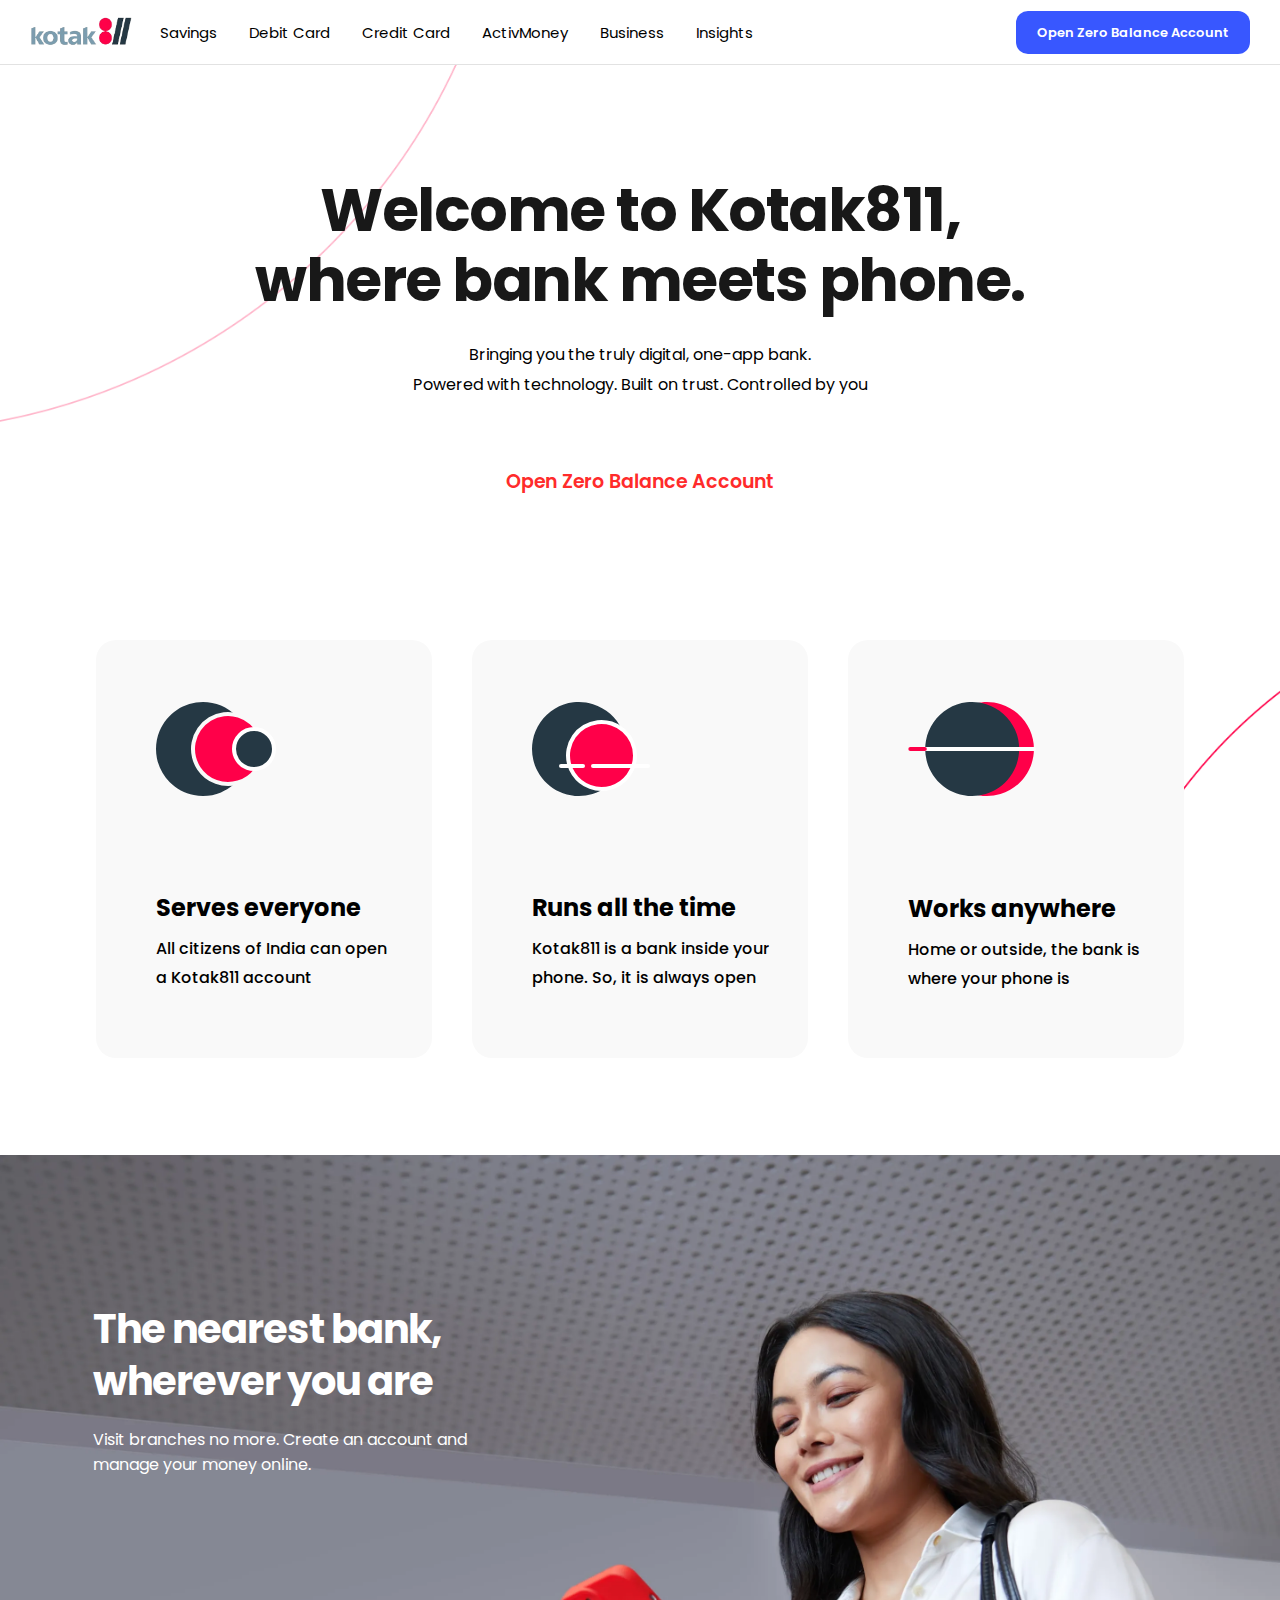
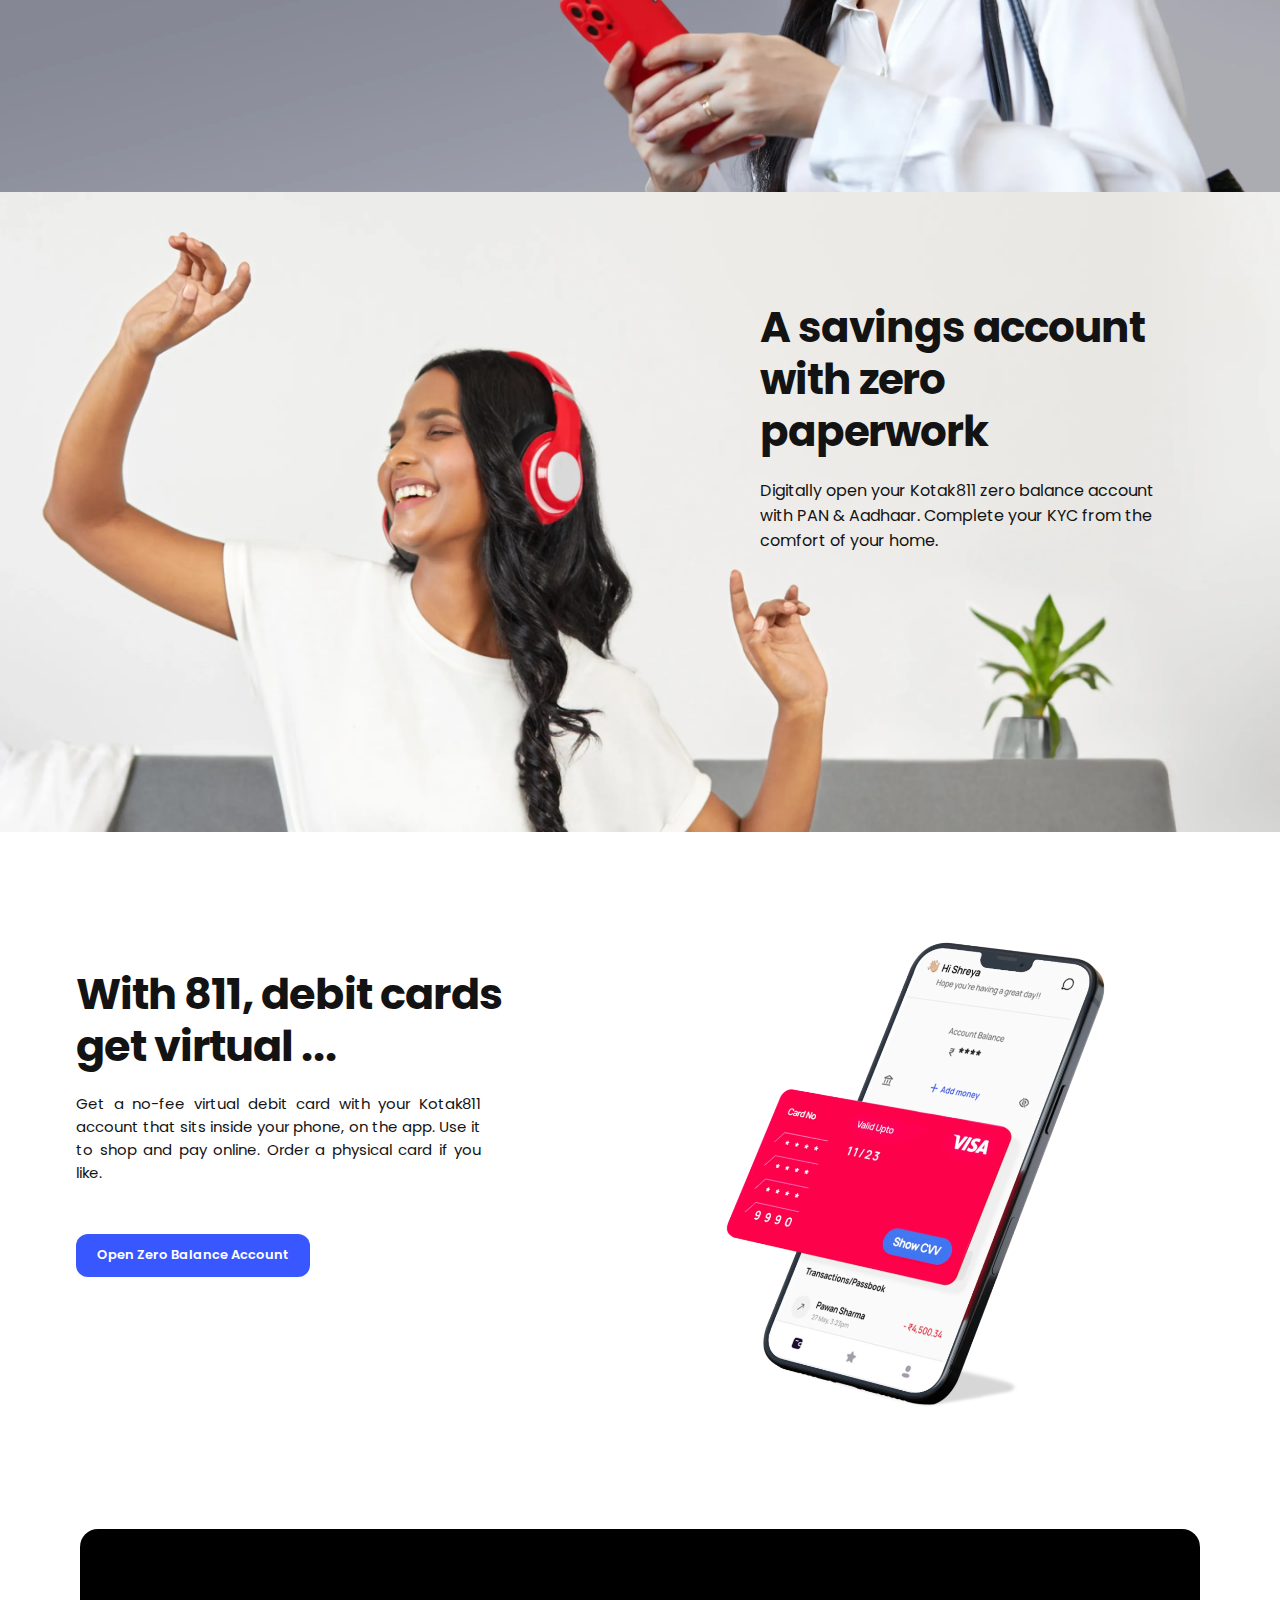
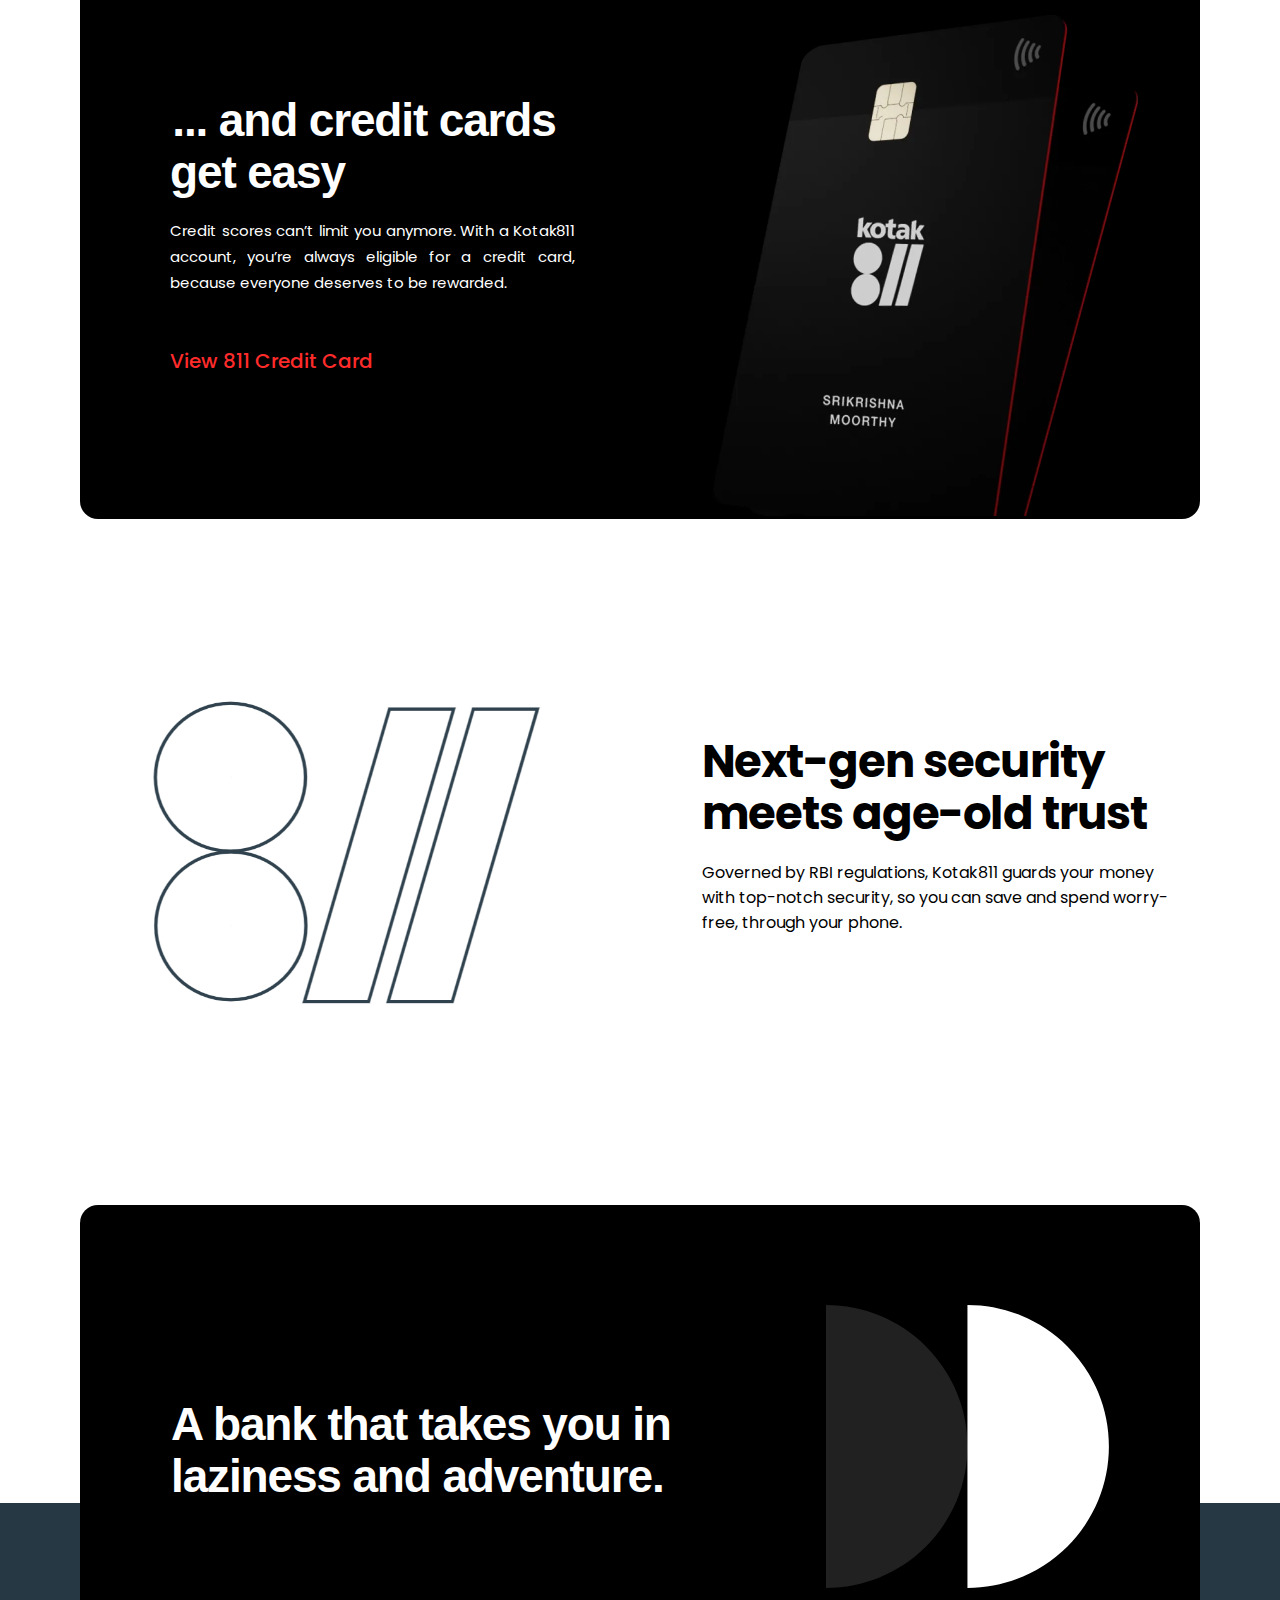
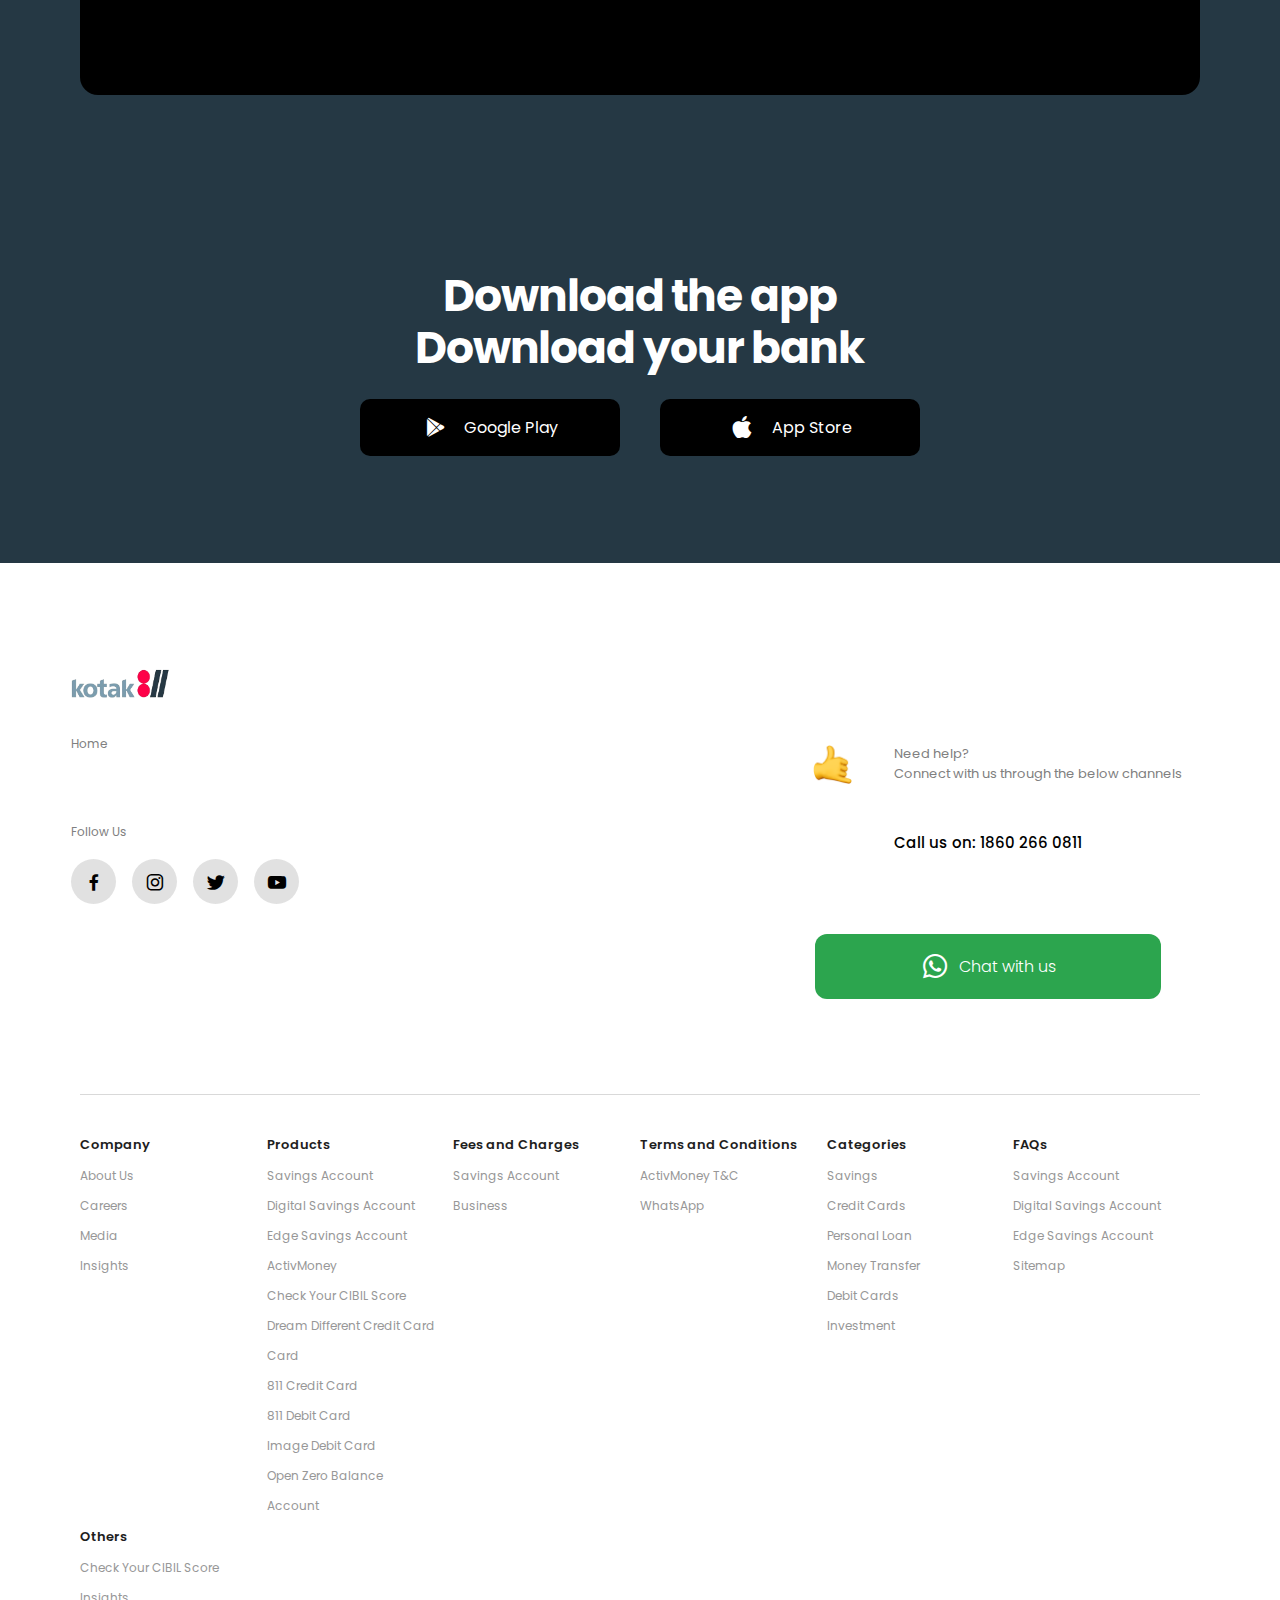
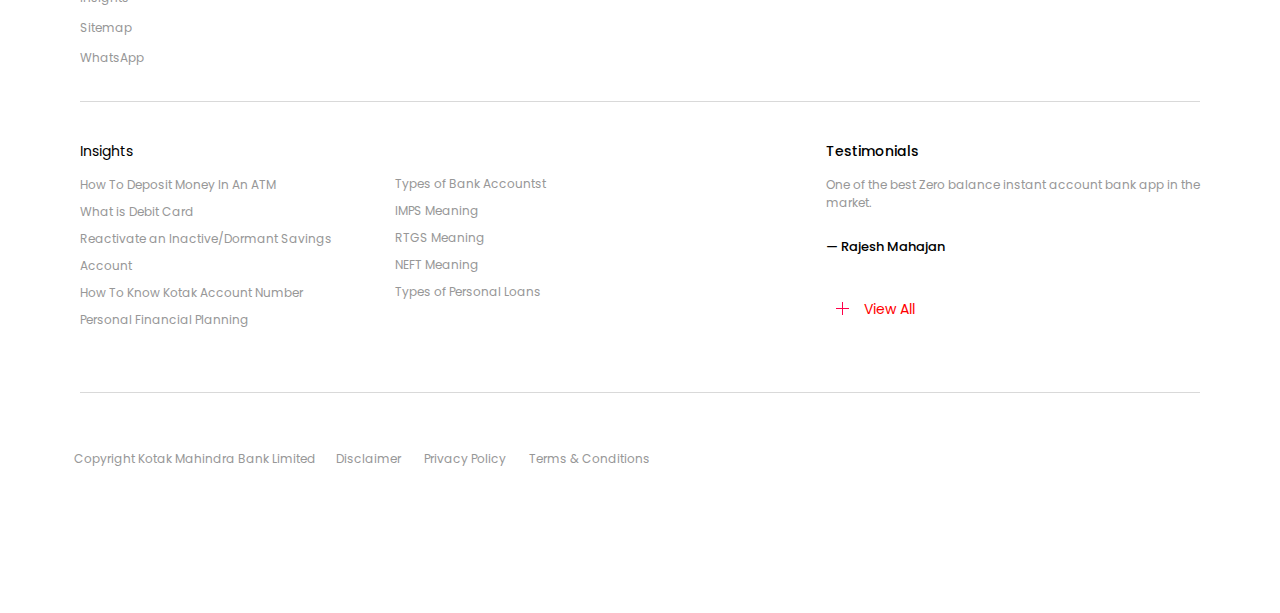
==== commit cf5d038a: "Today i compleate end footer content and only wesite responsive is left" ====
--- a/index.html
+++ b/index.html
@@ -12,7 +12,7 @@
 </head>
 
 <body>
-    <header id="NAVBAR">
+    <header id="NAVBER">
         <!-- Navber -->
         <div class="nav-container">
             <div class="nav-content">
@@ -251,8 +251,7 @@
                     </div>
                     <div class="button2">
                         <i class='bx bxl-apple' style="font-size: 28px;"></i>
-                        <a href="https://apps.apple.com/in/app/kotak-mobile-banking-app/id622363400" target="_blank">App
-                            Store</a>
+                        <a href="https://apps.apple.com/in/app/kotak-mobile-banking-app/id622363400" target="_blank">App Store</a>
                     </div>
                 </div>
             </div>
@@ -356,7 +355,7 @@
                             <a href="#">Sitemap</a>
                         </div>
                     </div>
-                    <div class="second-details-item">
+                    <div class="second-details-item">  <!-- Footer details container 1 second line -->
                         <h4>Others</h4>
                         <a href="#">Check Your CIBIL Score</a>
                         <a href="#">Insights</a>
@@ -365,8 +364,7 @@
                     </div>
                 </div>
             </div>
-<<<<<<< HEAD
-            <!-- Footer details 2 starts here -->
+            <!-- Footer details 2 start here  -->
             <div class="footer-details2">
                 <div class="details-container2">
                     <div class="details-content2">
@@ -406,13 +404,19 @@
                     </div>
                 </div>
             </div>
-
-=======
-            <!-- Footer details 2 start here  -->
->>>>>>> eb212d2ab33fa9f7aaaf4d783a7fcfdf336bdfa1
+            <!-- End footer content -->
+            <div class="end-footer-content">
+                <div class="end-item1">
+                    <p>Copyright Kotak Mahindra Bank Limited</p>
+                </div>
+                <div class="end-item2">
+                    <a href="#">Disclaimer</a>
+                    <a href="#">Privacy Policy</a>
+                    <a href="#">Terms & Conditions</a>
+                </div>
+            </div>
         </footer>
-
     </section>
 </body>
 
-</html>
+</html>--- a/style.css
+++ b/style.css
@@ -744,6 +744,7 @@
 /* Contact section start hare */
 .footer{
     width: 100%;
+    height: 1650px;
     /* height: 1476px; */
     /* background-color: #ffffff; */
 }
@@ -984,7 +985,6 @@
     /* width: 315px; */
     font-size: 12px;
     color: #979797;
-    cursor: pointer;
 }
 .box3{
     margin: 35px 0px 0px 10px;
@@ -999,4 +999,23 @@
     /* border: 1px solid black; */
     position: relative;
     bottom: 2px;
+}
+/* End footer content */
+.end-footer-content{
+    display: flex;
+    justify-content: center;
+    margin-top: -121px;
+    padding-right: 557px;
+    font-size: 12px;
+}
+.end-item1 p{
+    color: #979797;
+}
+.end-item2 a{
+    color: #979797;
+    text-decoration: none;
+    margin-left: 20px;
+}
+.end-item2 a:hover{
+    color: #000000;
 }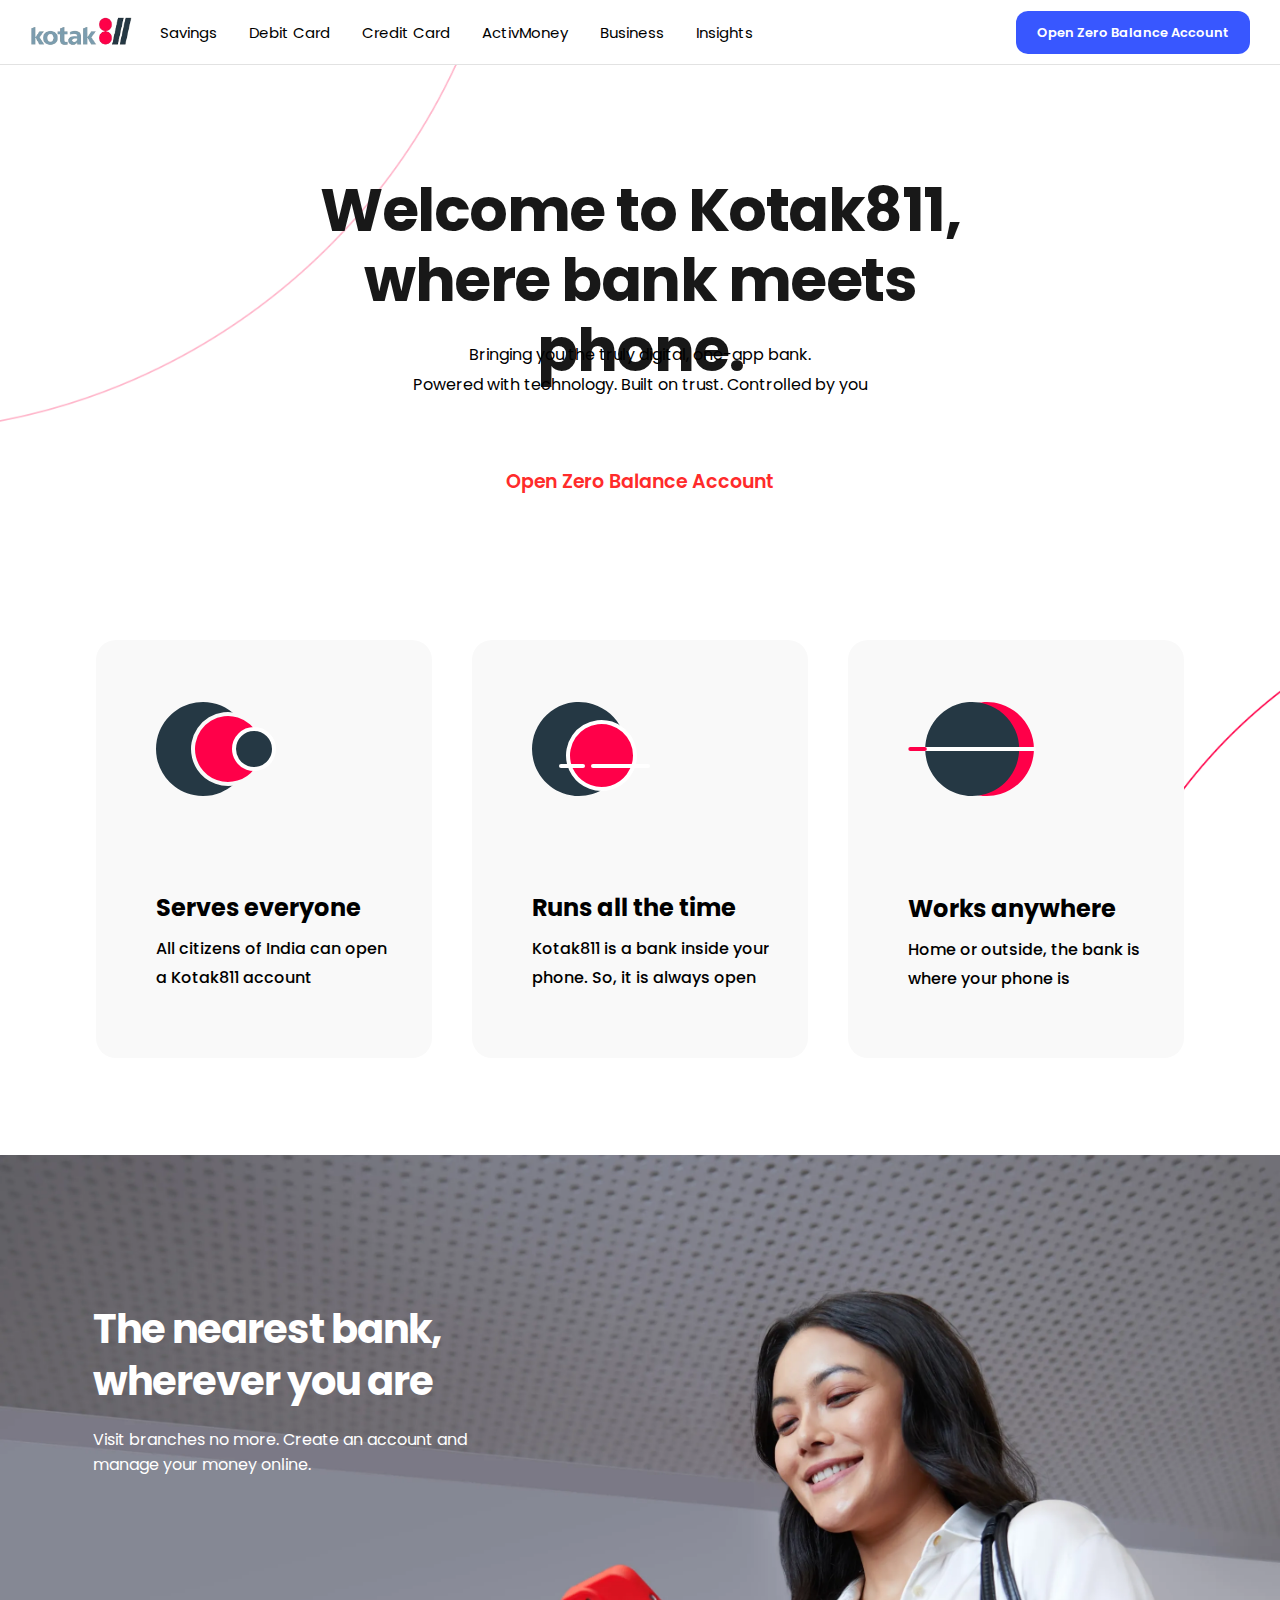
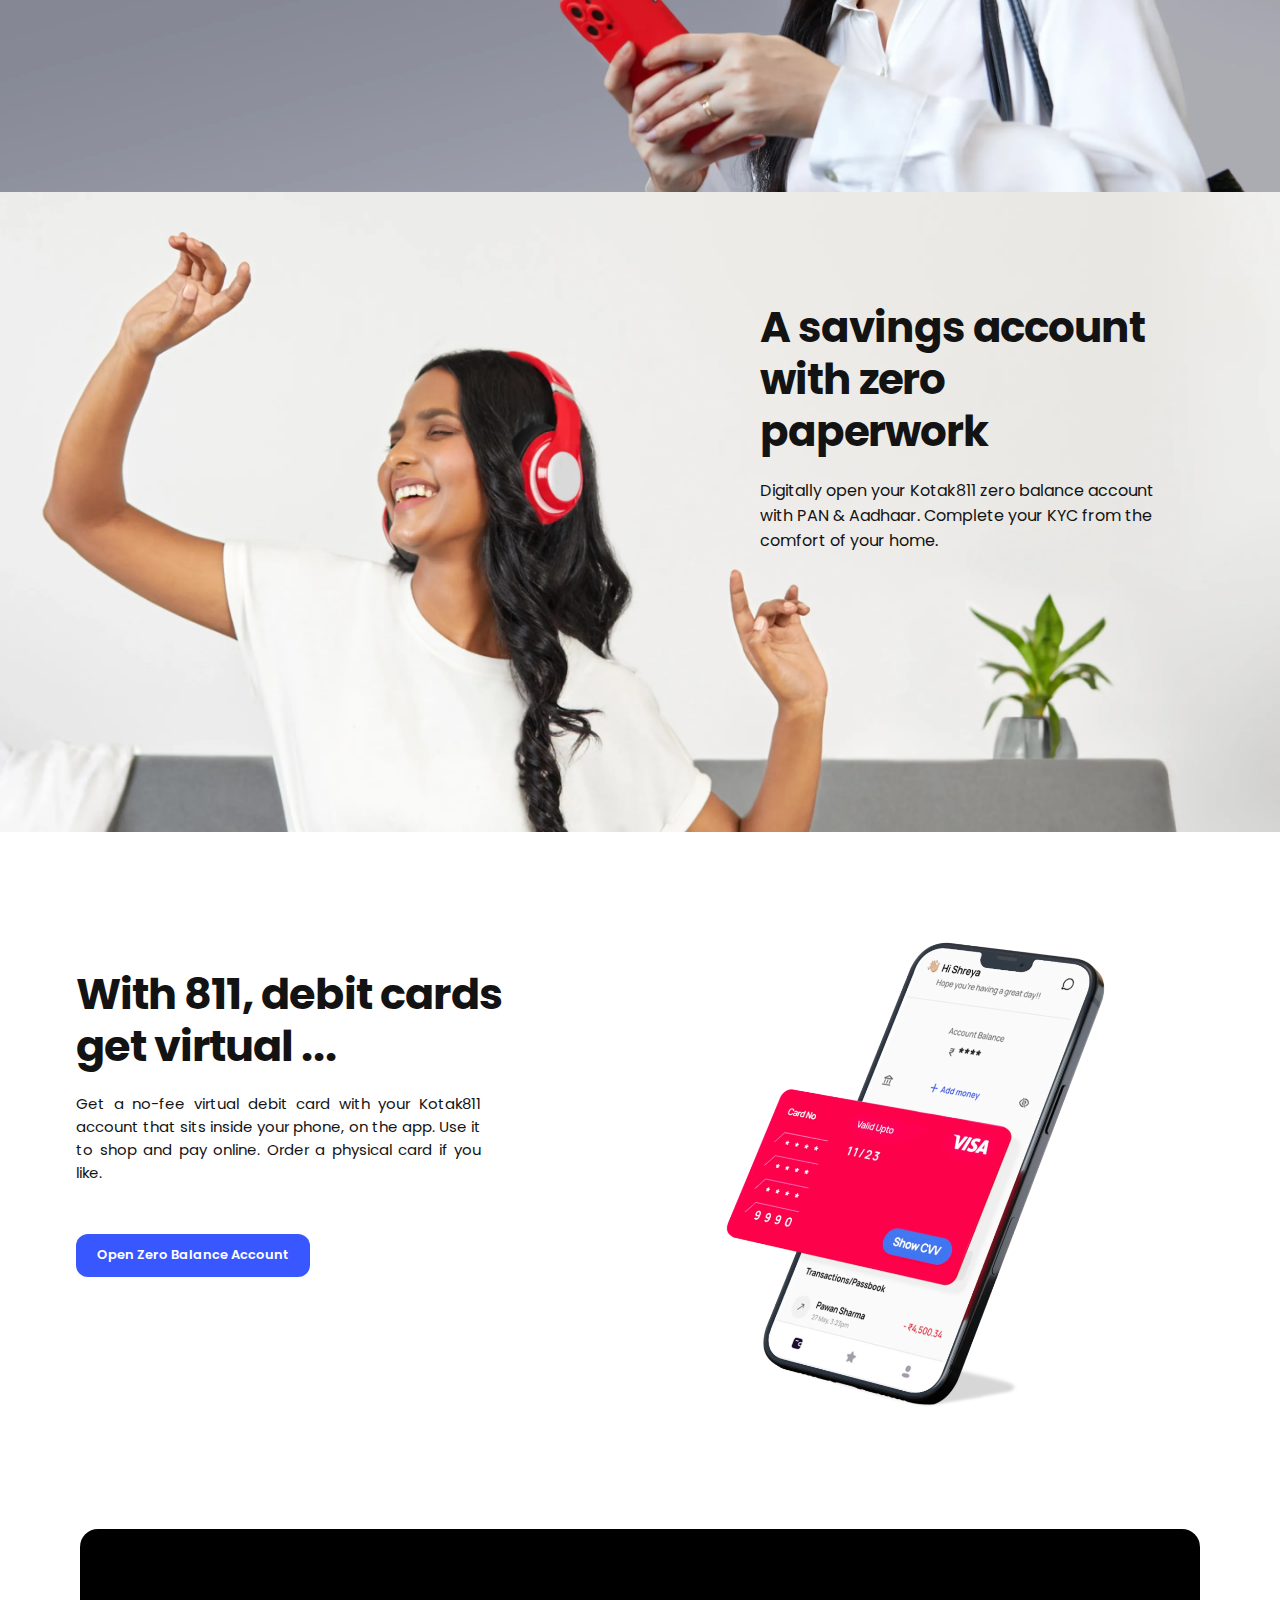
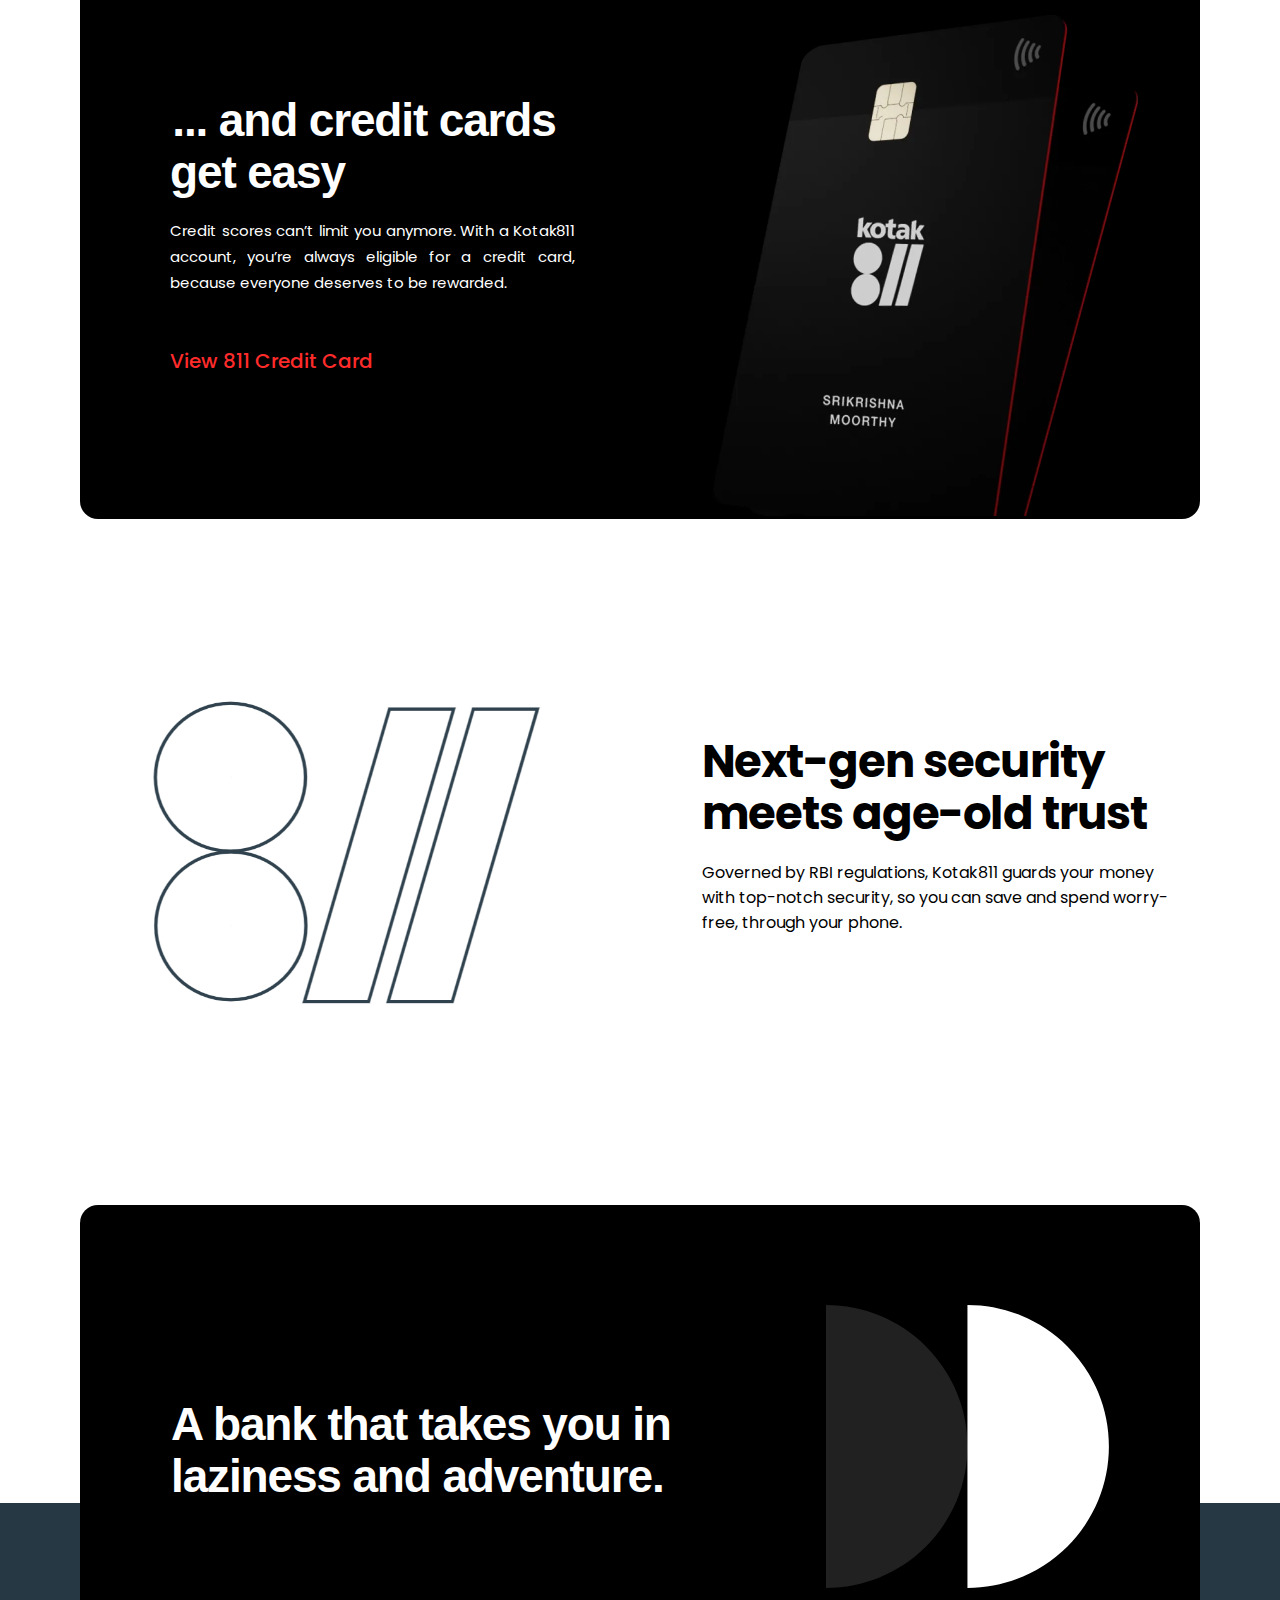
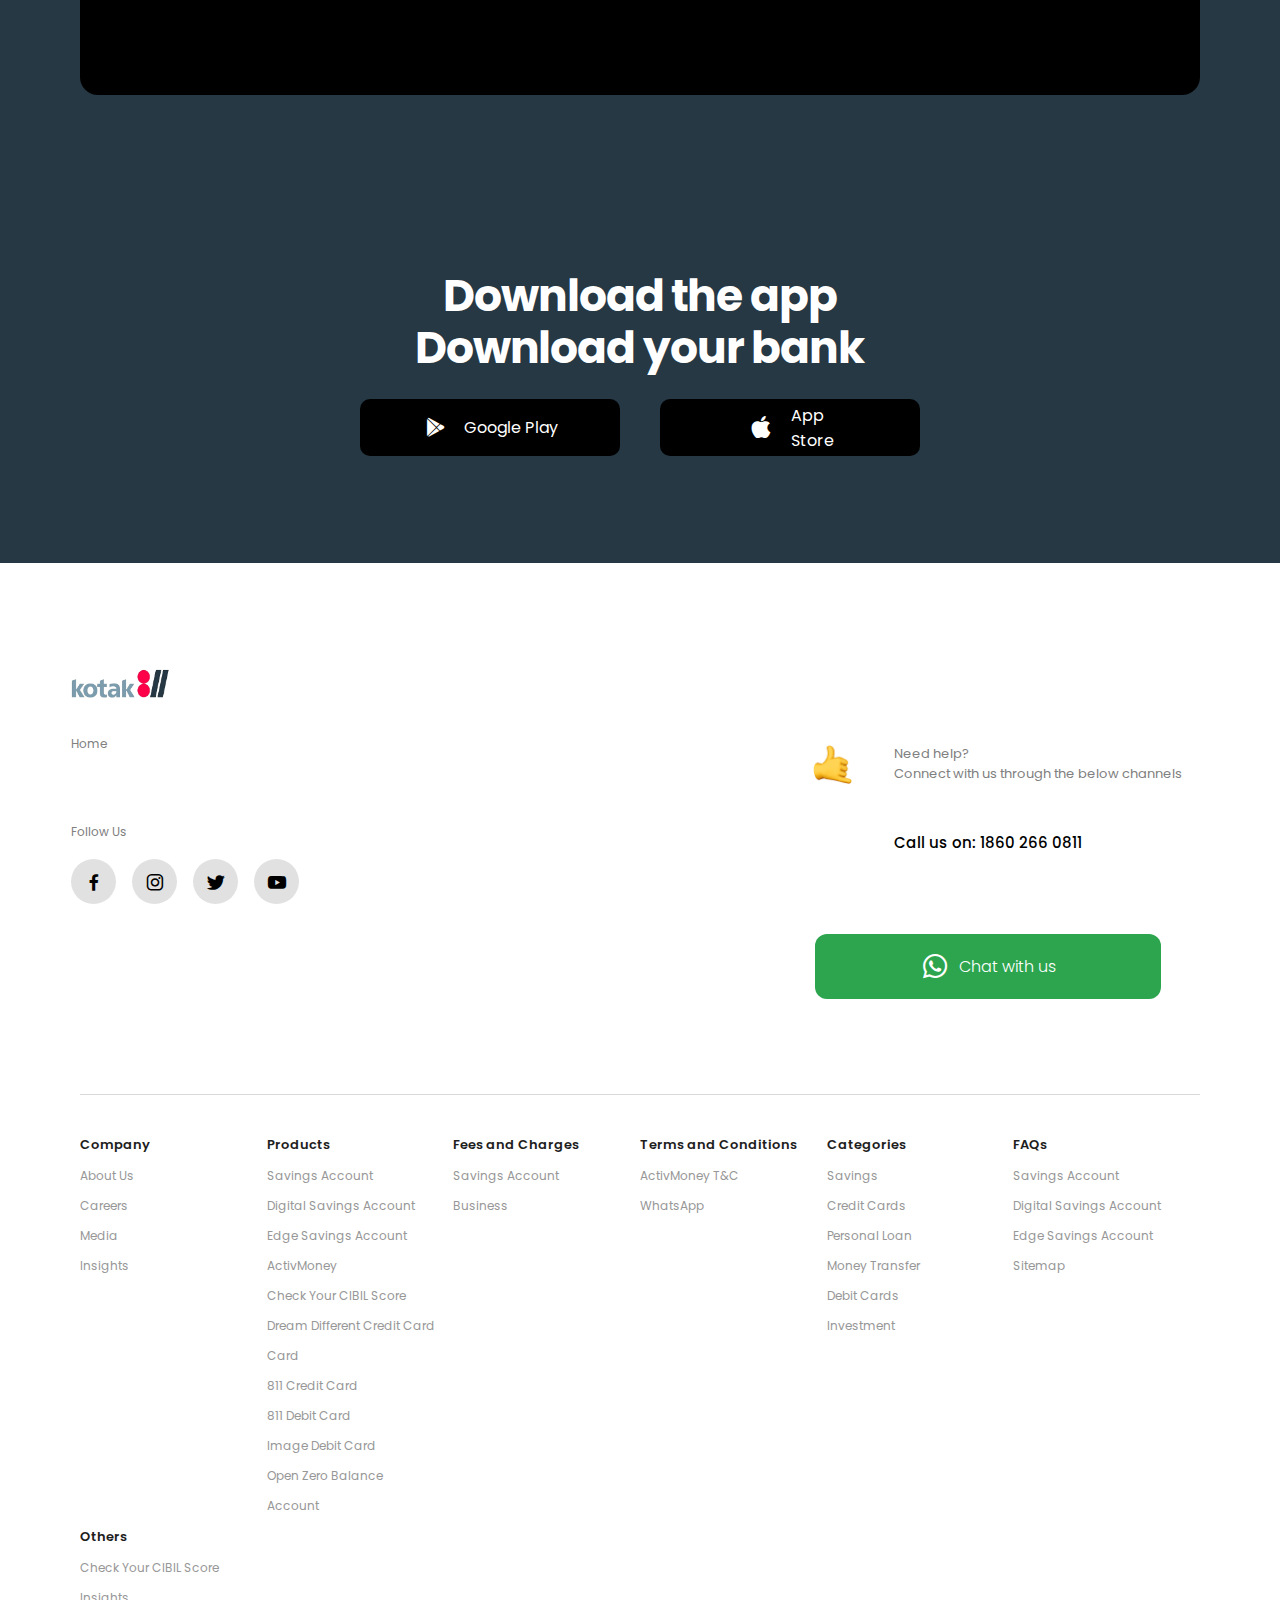
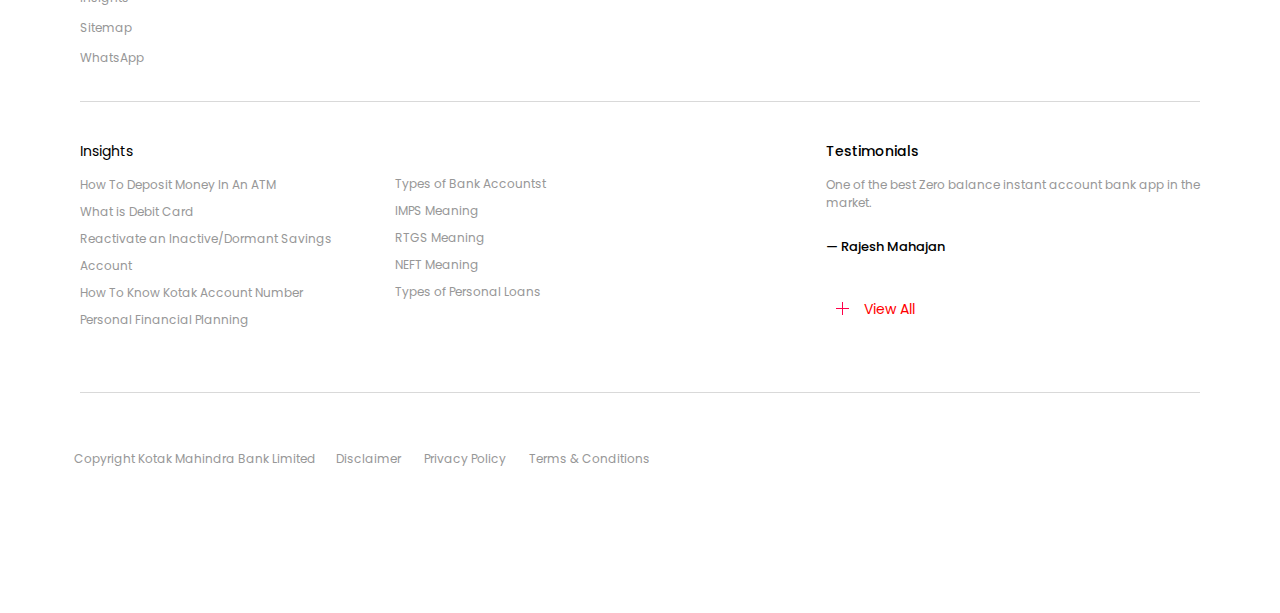
==== commit b9b9026b: "Today i compleated large laptop responsive of Navber Hamburger lines" ====
--- a/index.html
+++ b/index.html
@@ -98,21 +98,36 @@
                             </ul>
                         </div>
                         <!-- Navber ActivMoney buttons -->
-                        <div class="nav-buttons-first">
-                            <p>ActivMoney</p>
-                        </div>
+                        <a href="https://www.kotak811.com/savings-account/activ-money-savings-account">
+                            <div class="nav-buttons-first">
+                                <p>ActivMoney</p>
+                            </div>
+                        </a>
                         <!-- Navber Business buttons -->
-                        <div class="nav-buttons-first">
-                            <p>Business</p>
-                        </div>
+                        <a href="https://www.kotak811.com/open-current-account/en?source=Kotak811HP">
+                            <div class="nav-buttons-first">
+                                <p>Business</p>
+                            </div>
+                        </a>
                         <!-- Navber Insights buttons -->
-                        <div class="nav-buttons-first">
-                            <p> Insights</p>
-                        </div>
+                        <a href="https://www.kotak811.com/insights">
+                            <div class="nav-buttons-first">
+                                <p> Insights</p>
+                            </div>
+                        </a>
                     </div>
                     <!-- Sing up button -->
-                    <div class="nav-buttons-second">
-                        <button type="button">Open Zero Balance Account</button>
+                    <div class="nav-button-second-container">
+                        <div class="nav-buttons-second">
+                            <a href="https://www.kotak811.com/open-zero-balance-savings-account">
+                                <button type="button">Open Zero Balance Account</button>
+                            </a>
+                        </div>
+                        <!-- Navber responsive Hamburger -->
+                        <div class="nav-icon">
+                            <div class="nav-icon-first-line"></div>
+                            <div class="nav-icon-second-line"></div>
+                        </div>
                     </div>
                 </div>
             </div>
@@ -125,7 +140,8 @@
             <p class="main-para1">Bringing you the truly digital, one-app bank.</p>
             <p class="main-para2">Powered with technology. Built on trust. Controlled by you</p>
             <div class="main-button">
-                <a href="#">Open Zero Balance Account</a>
+                <a href="https://www.kotak811.com/open-zero-balance-savings-account" target="_blank">Open Zero Balance
+                    Account</a>
             </div>
         </div>
     </main>
@@ -184,9 +200,12 @@
                     <p class="">Get a no-fee virtual debit card with your Kotak811 account that sits inside your phone,
                         on the
                         app. Use it to shop and pay online. Order a physical card if you like.</p>
-                    <div class="phone-buttons">
-                        <button type="button">Open Zero Balance Account</button>
-                    </div>
+                    <!-- Phone section button -->
+                    <a href="https://www.kotak811.com/open-zero-balance-savings-account" target="_blank">
+                        <div class="phone-buttons">
+                            <button type="button">Open Zero Balance Account</button>
+                        </div>
+                    </a>
                 </div>
                 <!-- Mobile service photo -->
                 <div class="phone-content-photo">
@@ -201,8 +220,10 @@
                     <h1>... and credit cards get easy</h1>
                     <p>Credit scores can’t limit you anymore. With a Kotak811 account, you’re always eligible for a
                         credit card, because everyone deserves to be rewarded.</p>
+                    <!-- Black credit card button -->
                     <div class="card-buttons">
-                        <a href="#">View 811 Credit Card</a>
+                        <a href="https://www.kotak811.com/credit-cards/811-credit-card" target="_blank">View 811 Credit
+                            Card</a>
                     </div>
                 </div>
                 <!-- Mobile service photo -->
@@ -251,7 +272,8 @@
                     </div>
                     <div class="button2">
                         <i class='bx bxl-apple' style="font-size: 28px;"></i>
-                        <a href="https://apps.apple.com/in/app/kotak-mobile-banking-app/id622363400" target="_blank">App Store</a>
+                        <a href="https://apps.apple.com/in/app/kotak-mobile-banking-app/id622363400" target="_blank">App
+                            Store</a>
                     </div>
                 </div>
             </div>
@@ -355,7 +377,7 @@
                             <a href="#">Sitemap</a>
                         </div>
                     </div>
-                    <div class="second-details-item">  <!-- Footer details container 1 second line -->
+                    <div class="second-details-item"> <!-- Footer details container 1 second line -->
                         <h4>Others</h4>
                         <a href="#">Check Your CIBIL Score</a>
                         <a href="#">Insights</a>
@@ -410,9 +432,9 @@
                     <p>Copyright Kotak Mahindra Bank Limited</p>
                 </div>
                 <div class="end-item2">
-                    <a href="#">Disclaimer</a>
-                    <a href="#">Privacy Policy</a>
-                    <a href="#">Terms & Conditions</a>
+                    <a href="https://www.kotak811.com/disclaimer">Disclaimer</a>
+                    <a href="https://www.kotak811.com/privacy-policy">Privacy Policy</a>
+                    <a href="https://www.kotak811.com/terms-and-condition">Terms & Conditions</a>
                 </div>
             </div>
         </footer>
--- a/style.css
+++ b/style.css
@@ -189,6 +189,13 @@
     cursor: pointer;
 }
 
+button a {
+    text-decoration: none;
+    color: #fff;
+    font-size: 13px;
+    font-weight: 599;
+}
+
 button:hover {
     background: #2041ff;
 }
@@ -228,7 +235,8 @@
     letter-spacing: -.025em;
     text-align: center;
     white-space: normal;
-    width: 62%;
+    width: 750px;
+    /* width: 62%; */
 
 }
 
@@ -596,17 +604,19 @@
         margin-top: -12%;
         white-space: pre-line;
     }
+
     .download-heading h1 {
         font-size: 44px;
         font-style: normal;
         font-weight: 700;
         line-height: 52px;
         letter-spacing: -.025em;
-    
+
         color: #fff;
         /* padding: 125px 0 24px; */
         text-align: center;
     }
+
     .download-content {
         display: flex;
         flex-direction: column;
@@ -616,10 +626,11 @@
         padding: 125px 0 24px;
         /* padding: 125px 0 24px; */
     }
+
     .download-buttons {
         display: flex;
     }
-    
+
     .button {
         display: flex;
         height: 57px;
@@ -631,26 +642,26 @@
         margin-right: 40px;
         border-radius: 10px;
     }
-    
+
     .button:hover,
     .button2:hover {
         background-color: #222;
         cursor: pointer;
         /* color: #fff; */
     }
-    
+
     .button a,
     .button2 a {
         text-decoration: none;
         color: #fff;
     }
-    
+
     .button i,
     .button2 i {
         margin-right: 16px;
-    
-    }
-    
+
+    }
+
     .button2 {
         display: flex;
         align-items: center;
@@ -663,7 +674,8 @@
     }
 
 }
-@media (max-width:1670px){
+
+@media (max-width:1670px) {
     .download {
         width: 100%;
         height: 660px;
@@ -673,19 +685,19 @@
         margin-top: -15%;
         white-space: pre-line;
     }
-    
+
     .download-heading h1 {
         font-size: 44px;
         font-style: normal;
         font-weight: 700;
         line-height: 52px;
         letter-spacing: -.025em;
-    
+
         color: #fff;
         /* padding: 125px 0 24px; */
         text-align: center;
     }
-    
+
     .download-content {
         display: flex;
         flex-direction: column;
@@ -694,11 +706,11 @@
         width: 100%;
         padding: 125px 0 24px;
     }
-    
+
     .download-buttons {
         display: flex;
     }
-    
+
     .button {
         display: flex;
         height: 57px;
@@ -710,26 +722,26 @@
         margin-right: 40px;
         border-radius: 10px;
     }
-    
+
     .button:hover,
     .button2:hover {
         background-color: #222;
         cursor: pointer;
         /* color: #fff; */
     }
-    
+
     .button a,
     .button2 a {
         text-decoration: none;
         color: #fff;
     }
-    
+
     .button i,
     .button2 i {
         margin-right: 16px;
-    
-    }
-    
+
+    }
+
     .button2 {
         display: flex;
         align-items: center;
@@ -741,14 +753,16 @@
         border-radius: 10px;
     }
 }
+
 /* Contact section start hare */
-.footer{
+.footer {
     width: 100%;
     height: 1650px;
     /* height: 1476px; */
     /* background-color: #ffffff; */
 }
-.contact-container{
+
+.contact-container {
     height: 501px;
     width: 100%;
     /* background-color: #ffffff; */
@@ -758,69 +772,82 @@
     align-items: center;
     gap: 252px;
 }
-.contact-content{
+
+.contact-content {
     height: 361px;
     width: 443px;
     /* background-color: #ffffff; */
 }
-.logo img{
+
+.logo img {
     height: 45px;
     width: 120px;
     margin-left: -10px;
     cursor: pointer;
 }
-.logo nav{
+
+.logo nav {
     margin-top: 20px;
     font-size: 12px;
     color: gray;
 }
-.social-logo{
+
+.social-logo {
     margin-top: 70px;
     font-size: 12px;
     color: gray;
 }
-.logo-icon{
-  height: 45px;
-  width: 45px;
-  background-color:#dcdcdcdc;
-  color: #000000;
-  border-radius: 50%;
-  font-size: 22px;
-  display: flex;
-  align-items: center;
-  justify-content: center;
-  margin: 18px 16px 0px 0px;
-}
-.logo-icon:hover{
+
+.logo-icon {
+    height: 45px;
+    width: 45px;
+    background-color: #dcdcdcdc;
+    color: #000000;
+    border-radius: 50%;
+    font-size: 22px;
+    display: flex;
+    align-items: center;
+    justify-content: center;
+    margin: 18px 16px 0px 0px;
+}
+
+.logo-icon:hover {
     cursor: pointer;
     background-color: rgb(197, 197, 197);
 }
-.logo-container{
-    display: inline-flex;;
-}
+
+.logo-container {
+    display: inline-flex;
+    ;
+}
+
 /* Thumb imoji */
-.thumb-imoji img{
+.thumb-imoji img {
     height: 40px;
 }
-.thumb-imoji{
-  display: flex;
-  gap: 42px;
-  margin-left: 20px;
-  justify-content: center;
-}
-.thumb-imoji nav{
-   font-size: 13px;
-   color: gray;
-}
-.contact-number{
+
+.thumb-imoji {
+    display: flex;
+    gap: 42px;
+    margin-left: 20px;
+    justify-content: center;
+}
+
+.thumb-imoji nav {
+    font-size: 13px;
+    color: gray;
+}
+
+.contact-number {
     height: 261px;
     width: 443px;
-   display: flex;
-   flex-direction: column;
-   align-items: center;
-   justify-content: center;
-}
-.whatsapp-btn a{
+    display: flex;
+    flex-direction: column;
+    align-items: center;
+    justify-content: center;
+}
+
+.whatsapp-btn a {
     height: 65px;
     width: 346px;
     background-color: #2ca54e;
@@ -835,41 +862,49 @@
     font-weight: 300;
     cursor: pointer;
 }
-.whatsapp-btn a:hover{
+
+.whatsapp-btn a:hover {
     background-color: #20823b;
 }
-.whatsapp-btn a i{
+
+.whatsapp-btn a i {
     font-size: 32px;
     margin-right: 8px;
     font-weight: 300;
 }
-.whatsapp-btn{
+
+.whatsapp-btn {
     margin-top: 80px;
 }
-.contact-content2{
+
+.contact-content2 {
     height: 361px;
     width: 443px;
     margin-top: 162px;
 }
+
 /* Footer details container 1 */
-.footer-details{
+.footer-details {
     width: 100%;
     height: 396px;
     /* border: 1px solid blue; */
     display: flex;
     justify-content: center;
 }
-.details-container{
+
+.details-container {
     width: 1120px;
     height: 608px;
     border-top: 1px solid #cbcbcbba;
     border-bottom: 1px solid #cbcbcbba;
 }
-.details-content{
-    display:grid;
-    grid-template-columns: repeat(6,1fr);
-}
-.details-item a{
+
+.details-content {
+    display: grid;
+    grid-template-columns: repeat(6, 1fr);
+}
+
+.details-item a {
     text-decoration: none;
     display: inline-flex;
     flex-direction: column;
@@ -878,21 +913,25 @@
     color: #979797;
     cursor: pointer;
 }
-.details-item a:hover{
+
+.details-item a:hover {
     color: #000000;
 }
-.details-item h4{
+
+.details-item h4 {
     font-weight: 600;
     color: #1e1e1e;
     font-size: 13px;
 }
-.details-item{
+
+.details-item {
     display: flex;
     flex-direction: column;
     margin-top: 40px;
 }
+
 /* Second Details item  */
-.second-details-item a{
+.second-details-item a {
     text-decoration: none;
     display: inline-flex;
     flex-direction: column;
@@ -901,48 +940,57 @@
     color: #979797;
     cursor: pointer;
 }
-.second-details-item a:hover{
+
+.second-details-item a:hover {
     color: #000000;
 }
-.second-details-item h4{
+
+.second-details-item h4 {
     font-weight: 600;
     color: #1e1e1e;
     font-size: 13px;
 }
-.second-details-item{
+
+.second-details-item {
     display: flex;
     flex-direction: column;
     margin-top: 12px;
 }
+
 /* Second footer  */
-.footer-details2{
+.footer-details2 {
     height: 470px;
     /* border: 1px solid blue; */
     display: flex;
     justify-content: center;
     margin-top: 211px;
 }
-.details-container2{
+
+.details-container2 {
     width: 1120px;
     height: 292px;
     /* border-top: 1px solid #cbcbcbba; */
     border-bottom: 1px solid #cbcbcbba;
 }
-.details-content2{
-    display:grid;
-    grid-template-columns: repeat(6,1fr);
-}
-.details-item-last{
+
+.details-content2 {
+    display: grid;
+    grid-template-columns: repeat(6, 1fr);
+}
+
+.details-item-last {
     display: flex;
     flex-direction: column;
     margin-top: 40px;
 }
-.details-item-last2{
+
+.details-item-last2 {
     display: flex;
     flex-direction: column;
     margin-top: 65px;
 }
-.details-item-last a{
+
+.details-item-last a {
     text-decoration: none;
     display: inline-flex;
     flex-direction: column;
@@ -952,7 +1000,8 @@
     color: #979797;
     cursor: pointer;
 }
-.details-item-last2 a{
+
+.details-item-last2 a {
     text-decoration: none;
     display: inline-flex;
     flex-direction: column;
@@ -962,14 +1011,17 @@
     color: #979797;
     cursor: pointer;
 }
-.details-item-last a:hover{
+
+.details-item-last a:hover {
     color: #000000;
 }
-.details-item-last2 a:hover{
+
+.details-item-last2 a:hover {
     color: #000000;
 }
+
 /* second box */
-.details-footer-second-box{
+.details-footer-second-box {
     /* width: 500px; */
     margin-left: 191px;
     width: 410px;
@@ -977,7 +1029,8 @@
     font-size: 14px;
     /* border: 1px solid red; */
 }
-.box1 p{
+
+.box1 p {
     text-decoration: none;
     display: inline-flex;
     flex-direction: column;
@@ -986,13 +1039,16 @@
     font-size: 12px;
     color: #979797;
 }
-.box3{
+
+.box3 {
     margin: 35px 0px 0px 10px;
 }
-.box3 img{
+
+.box3 img {
     margin-top: 10px;
 }
-.box3 a{
+
+.box3 a {
     text-decoration: none;
     color: #ff0000;
     margin-left: 11px;
@@ -1000,22 +1056,82 @@
     position: relative;
     bottom: 2px;
 }
+
 /* End footer content */
-.end-footer-content{
+.end-footer-content {
     display: flex;
     justify-content: center;
     margin-top: -121px;
     padding-right: 557px;
     font-size: 12px;
 }
-.end-item1 p{
+
+.end-item1 p {
     color: #979797;
 }
-.end-item2 a{
+
+.end-item2 a {
     color: #979797;
     text-decoration: none;
     margin-left: 20px;
 }
-.end-item2 a:hover{
+
+.end-item2 a:hover {
     color: #000000;
+}
+
+/* Navber Hamburger line icon */
+.nav-icon-first-line {
+    display: none;
+}
+
+.nav-icon-second-line {
+    display: none;
+}
+
+
+/* @media query  Starting Here*/
+@media only screen and (min-width:680px) and (max-width:1175px) {
+    /* Navber */
+    .nav-first-content {
+        display: none;
+    }
+
+    .nav-logo {
+        height: 65px;
+        display: flex;
+        width: 345%;
+        align-items: center;
+    }
+
+    .nav-buttons-second {
+        display: none;
+    }
+
+    .nav-icon-first-line { /* Hamburger first line */
+        display: inline-flex;
+        width: 29px;
+        height: 2px;
+        border-radius: 0.5rem;
+        border-top: 3px solid #000000;
+        margin-bottom: 9px;
+    }
+
+    .nav-icon-second-line { /* Hamburger last line */
+        display: inline-flex;
+        width: 29px;
+        height: 2px;
+        border-radius: 0.5rem;
+        border-bottom: 3px solid #000000;
+    }
+
+    .nav-icon { /* Hamburger 2 line */
+        display: flex;
+        flex-direction: column;
+    }
+
+    .nav-buttons-content { /* Hamburger left to right */
+        margin-left: 728px;
+    }
+
 }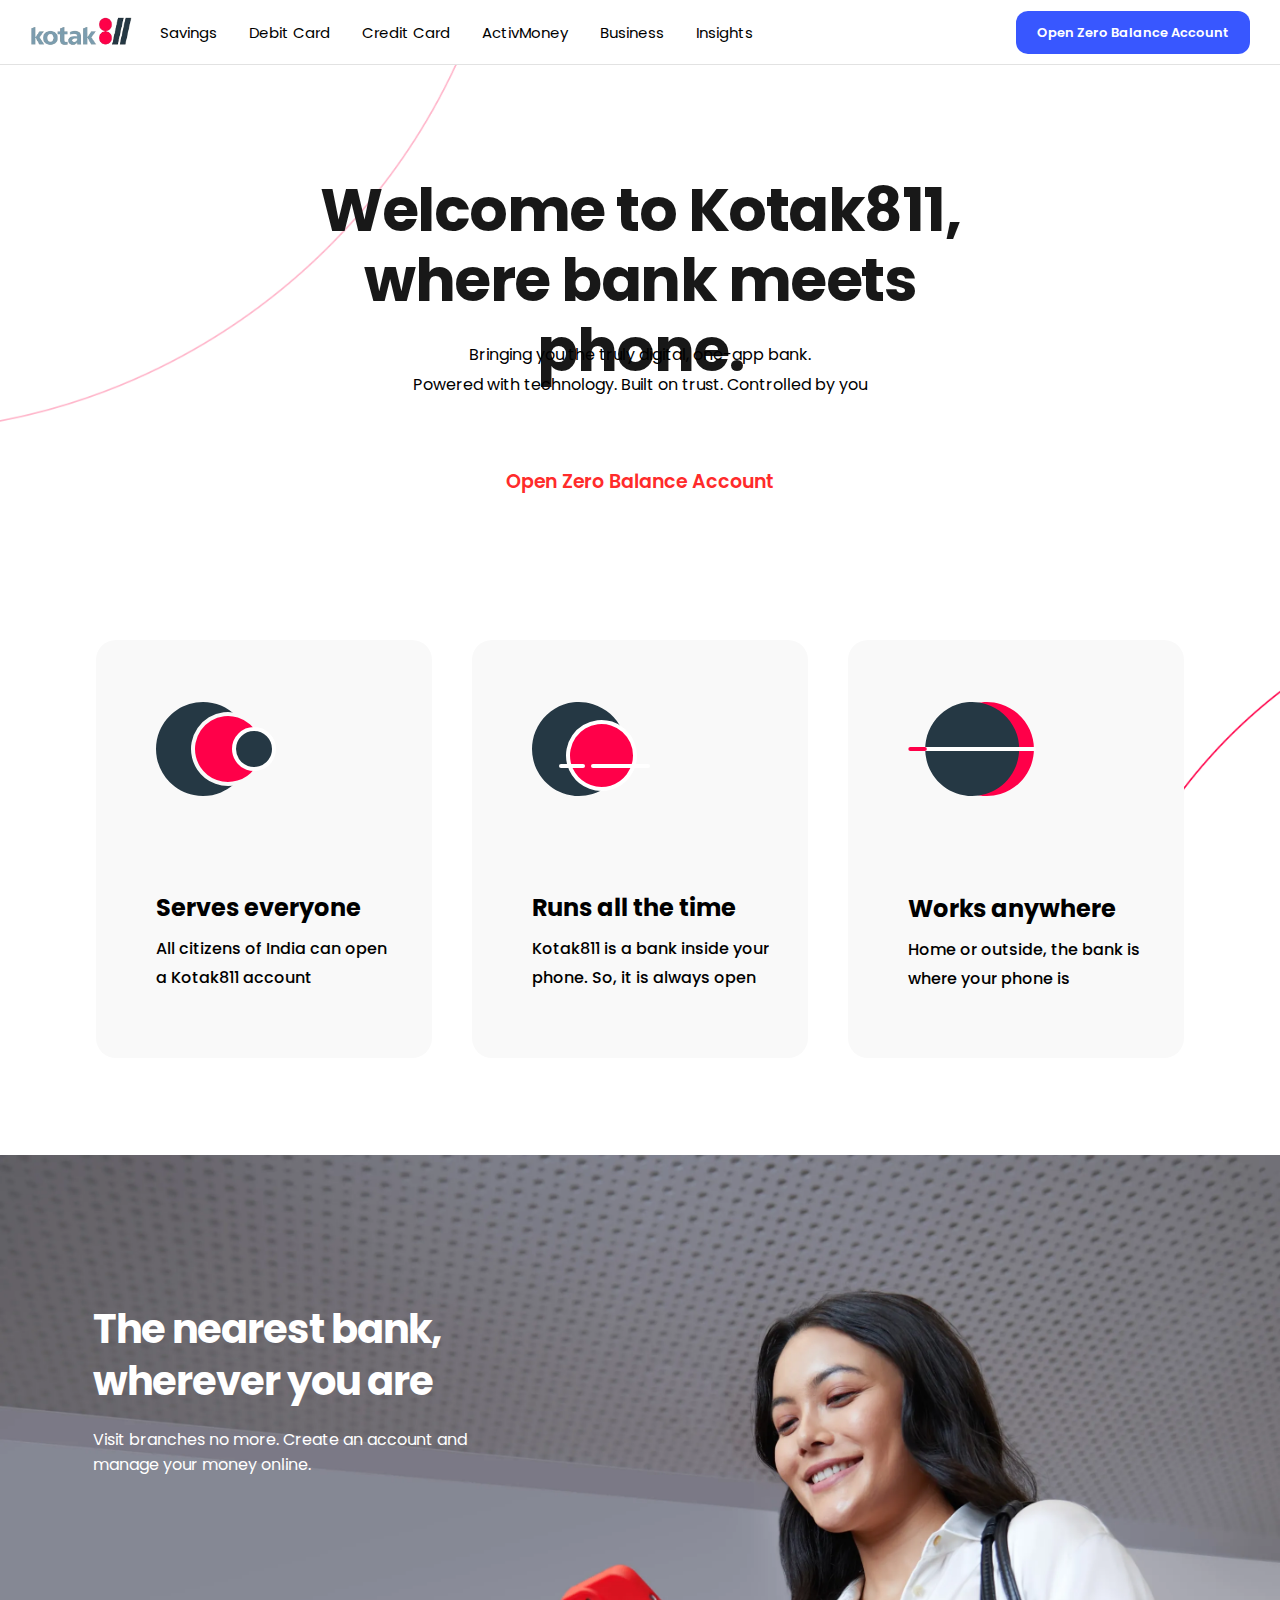
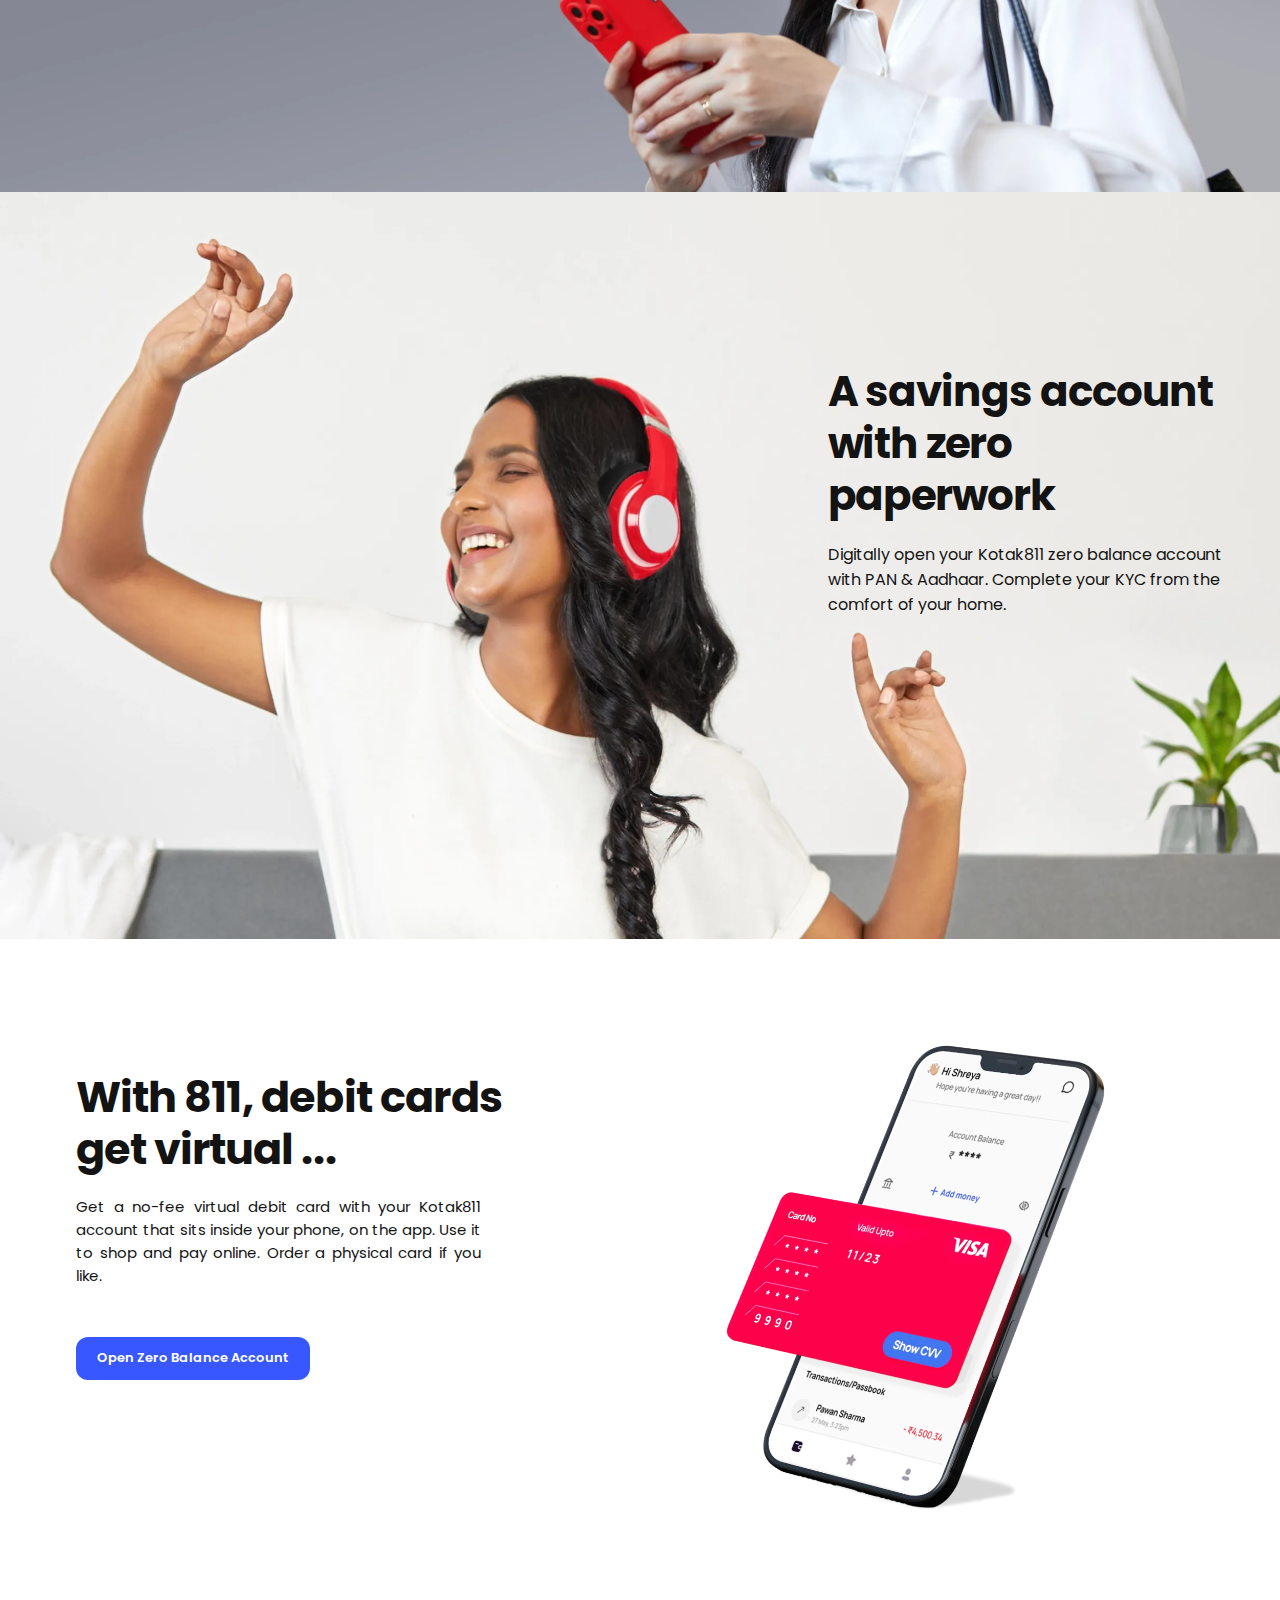
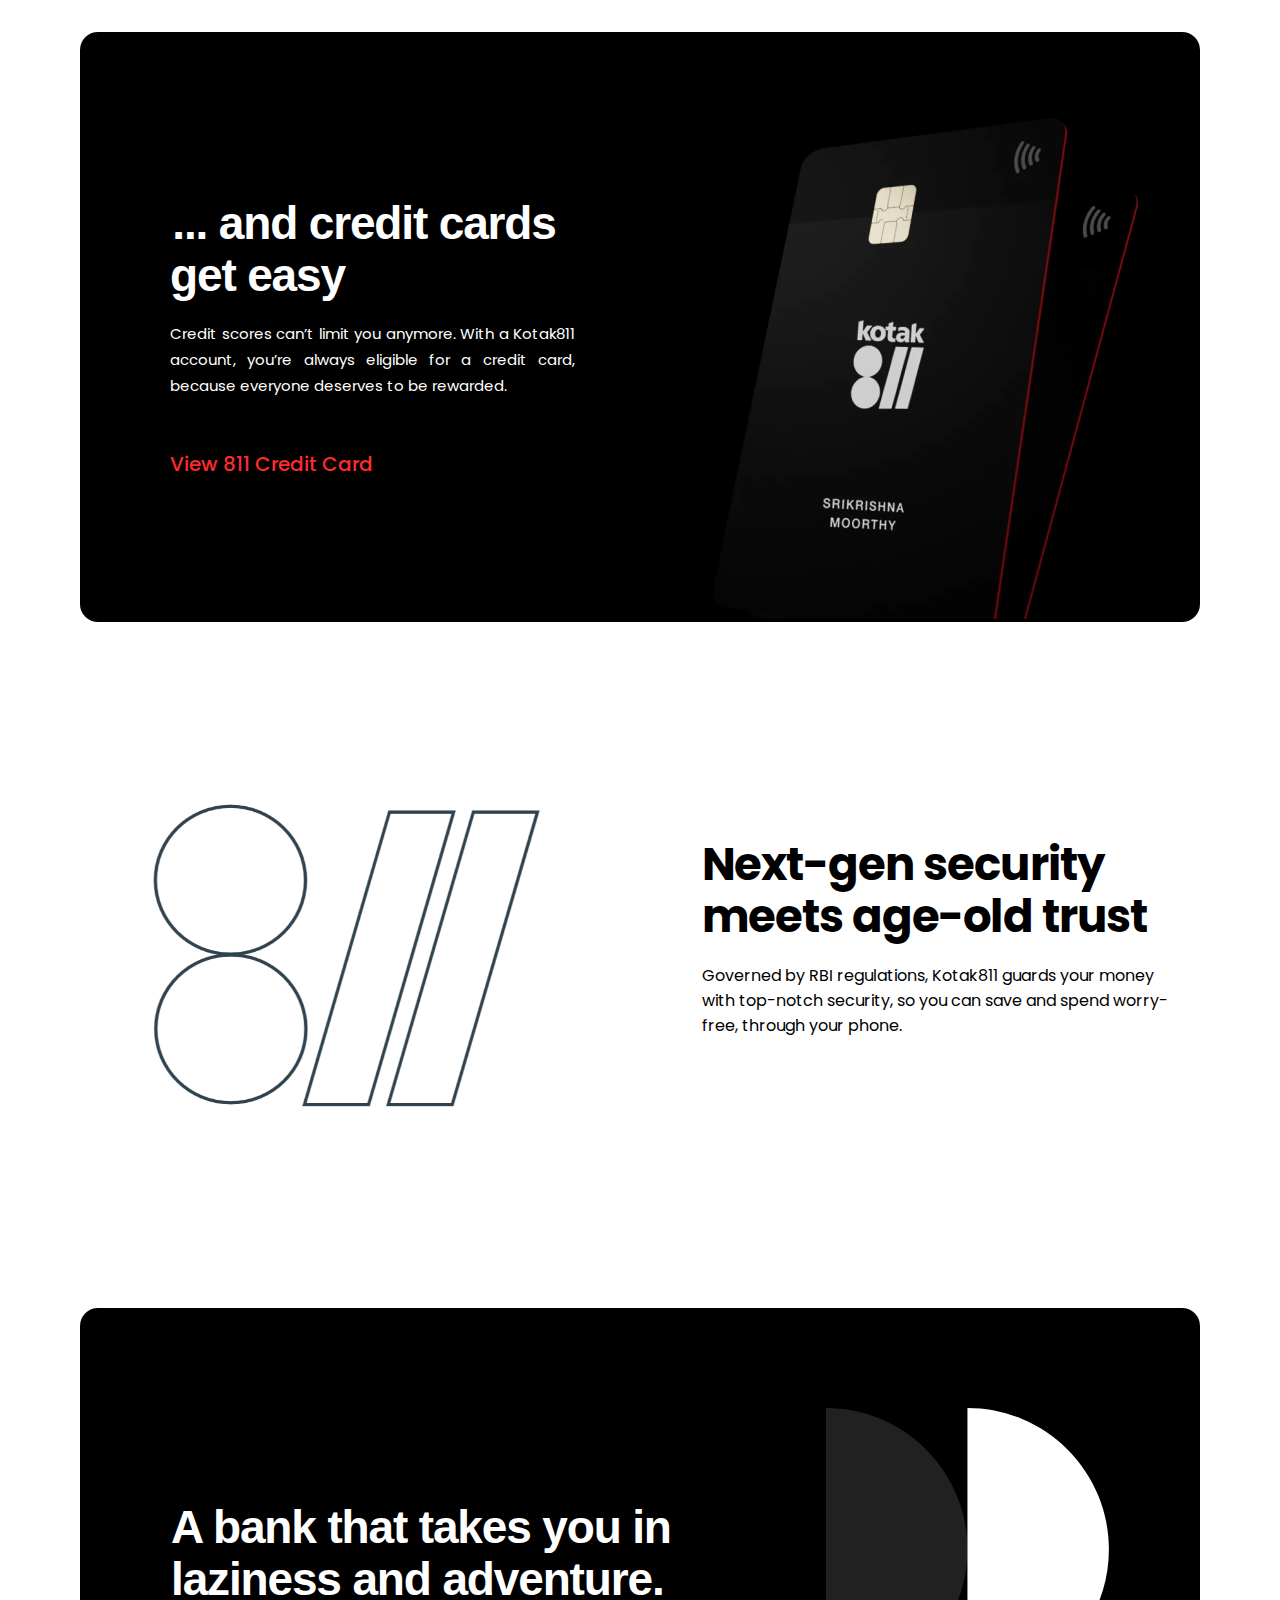
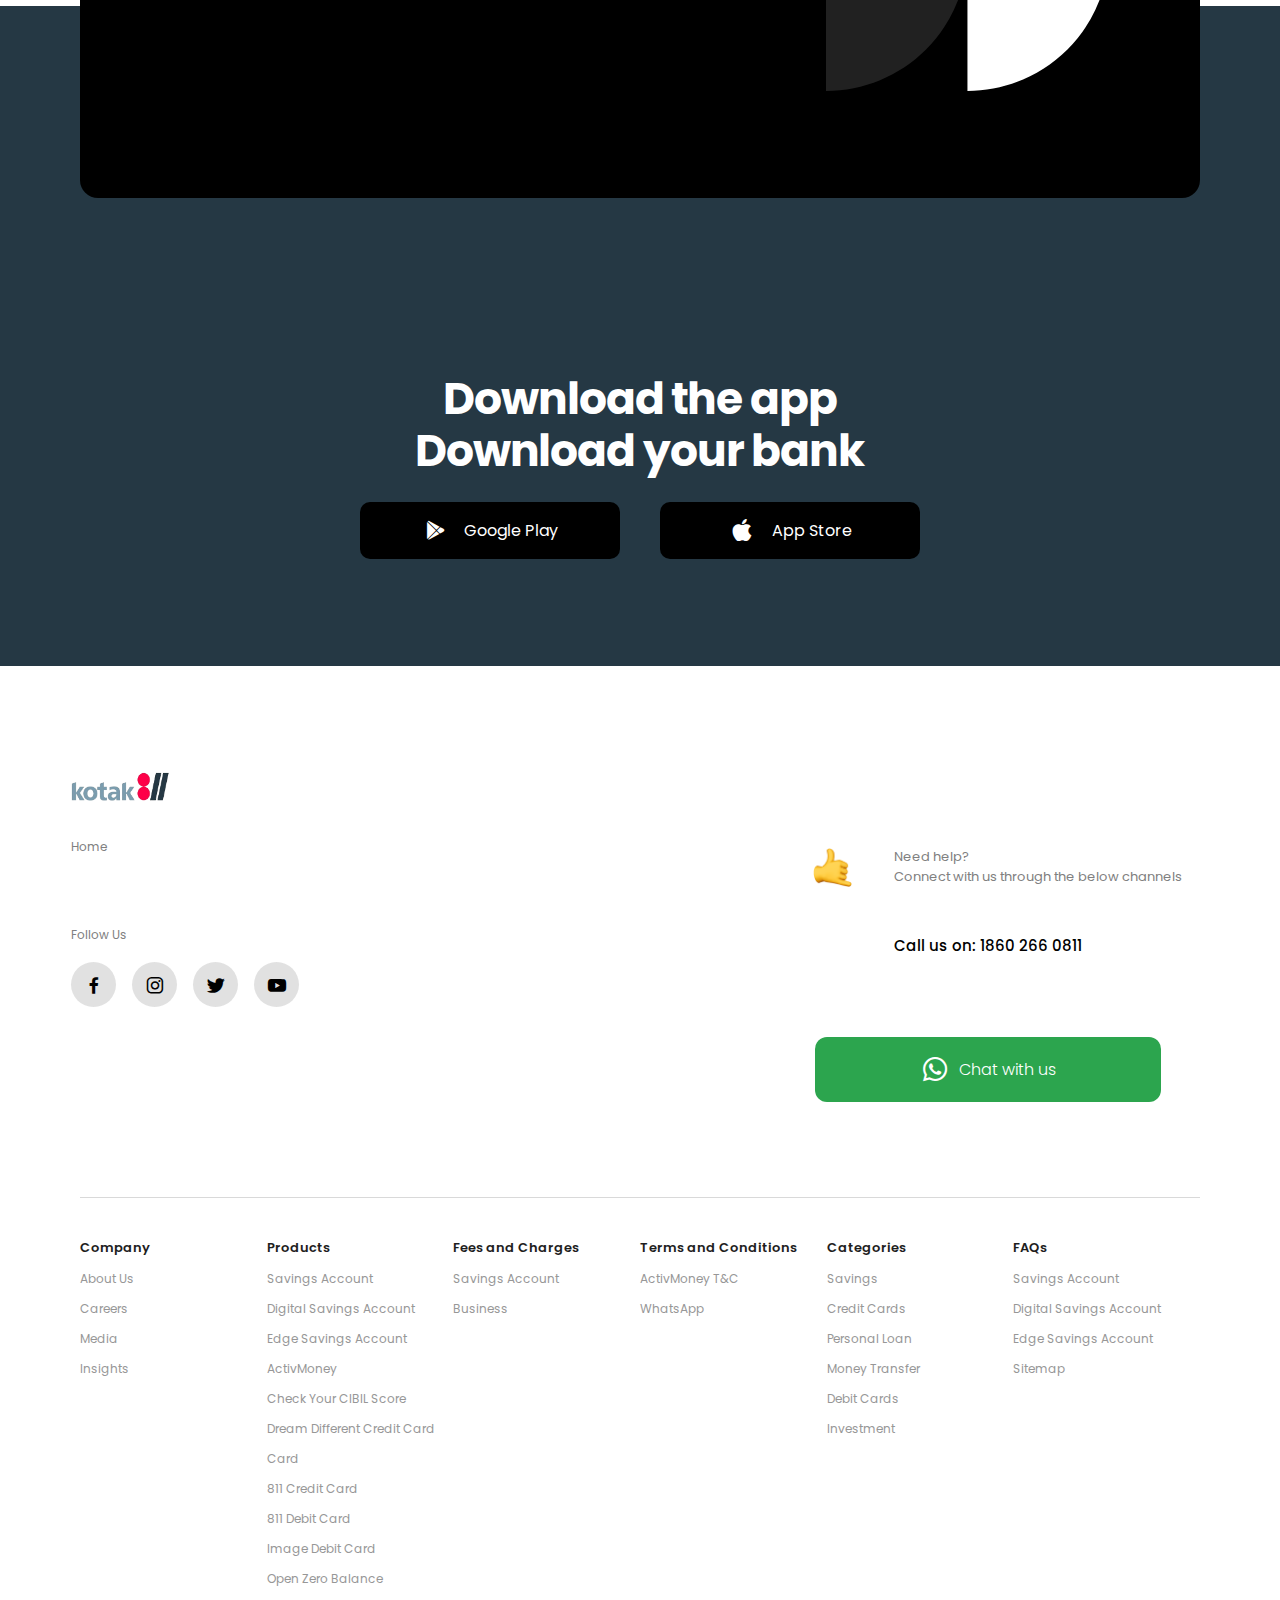
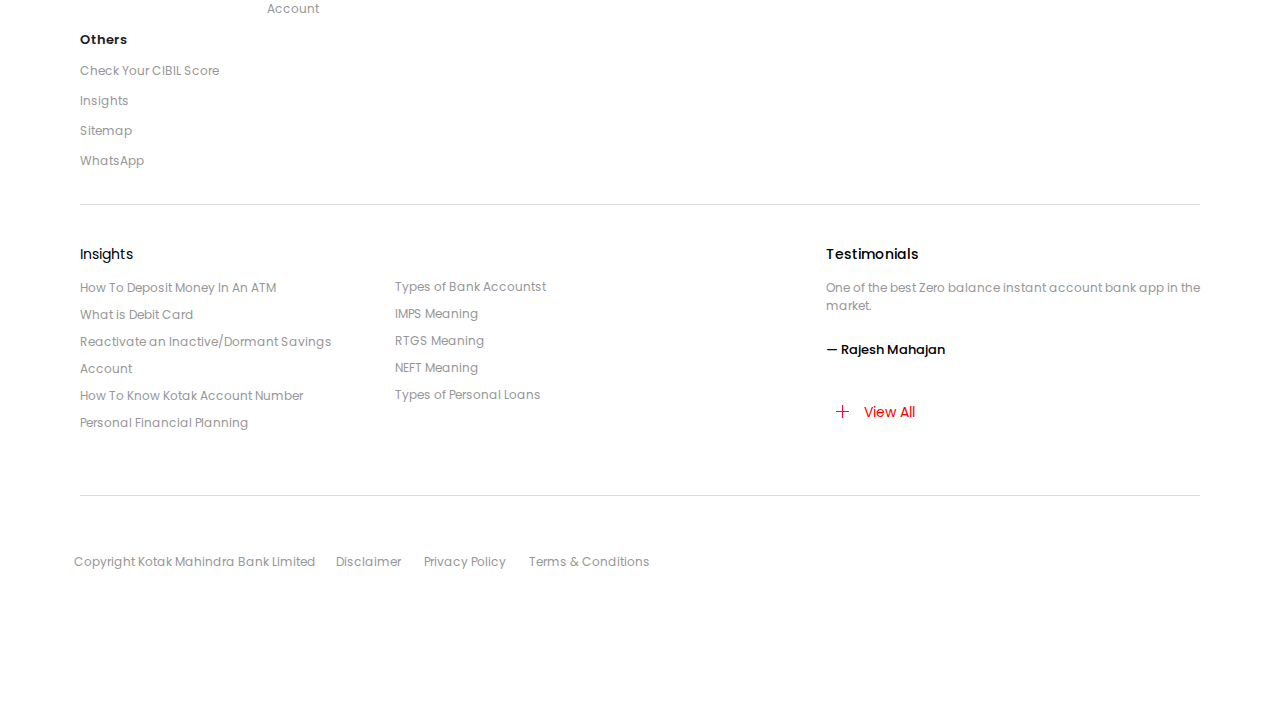
==== commit 3e2fefaf: "Today i tying to some responsive and some mistake solved ,i think!!" ====
--- a/index.html
+++ b/index.html
@@ -147,21 +147,21 @@
     </main>
     <!-- 3 box container section -->
     <section class="box-container">
-        <div class="box-item">
+        <div class="box-item1">
             <div class="box-content1">
                 <img src="icon1.svg" alt="" srcset="">
                 <h3>Serves everyone</h3>
                 <p class="box-content-para">All citizens of India can open a Kotak811 account</p>
             </div>
         </div>
-        <div class="box-item">
+        <div class="box-item2">
             <div class="box-content1">
                 <img src="icon2.svg" alt="" srcset="">
                 <h3>Runs all the time</h3>
                 <p class="box-content-para">Kotak811 is a bank inside your phone. So, it is always open</p>
             </div>
         </div>
-        <div class="box-item">
+        <div class="box-item3">
             <div class="box-content1">
                 <img src="icon3.svg" alt="" srcset="">
                 <h3>Works anywhere</h3>
@@ -179,6 +179,7 @@
                 </div>
             </div>
             <img src="desktop bg1.webp" alt="Nearest brance service">
+            <!-- <img src="mobile bg1.webp" alt="" srcset=""> -->
         </div>
         <!-- <div class="box"> -->
         <div class="service-photo2">
@@ -189,7 +190,9 @@
                         comfort of your home.</p>
                 </div>
             </div>
-            <img src="desktop bg2.webp" alt="A savings account">
+            <!-- <div class="big-photo">
+                <img src="desktop bg2.webp" alt="A savings account">
+            </div> -->
         </div>
         <!-- </div> -->
         <!-- Phone service section -->
@@ -272,8 +275,7 @@
                     </div>
                     <div class="button2">
                         <i class='bx bxl-apple' style="font-size: 28px;"></i>
-                        <a href="https://apps.apple.com/in/app/kotak-mobile-banking-app/id622363400" target="_blank">App
-                            Store</a>
+                        <a href="https://apps.apple.com/in/app/kotak-mobile-banking-app/id622363400" target="_blank"><span>App Store</span></a>
                     </div>
                 </div>
             </div>
--- a/style.css
+++ b/style.css
@@ -284,7 +284,25 @@
     }
 }
 
-.box-item {
+.box-item1 {
+    width: 336px;
+    height: 418px;
+    margin: 0 20px;
+    text-align: left;
+    border-radius: 20px;
+    background: #f9f9f9;
+}
+
+.box-item2 {
+    width: 336px;
+    height: 418px;
+    margin: 0 20px;
+    text-align: left;
+    border-radius: 20px;
+    background: #f9f9f9;
+}
+
+.box-item3 {
     width: 336px;
     height: 418px;
     margin: 0 20px;
@@ -349,16 +367,31 @@
     margin-right: 715px;
 }
 
+/* big photo 1 */
 #service-item1 {
     height: 400px;
     width: 100%;
+    /* background-image: url(desktop\ bg1.webp); */
+    background-size: cover;
     /* border: 2px solid black; */
     justify-content: center;
     position: absolute;
     display: flex;
     align-items: center;
 }
-
+/* jokhon html a big image 1 remove korle tokhon uncomment korte hobe */
+/* #service-item1 {
+    height: 720px;
+    width: 100%;
+    background-image: url(desktop\ bg1.webp);
+    background-size: cover;
+    background-repeat: no-repeat;
+    justify-content: center;
+    position: absolute;
+    left: 0;
+    display: flex;
+    align-items: center;
+} */
 .service-content h2 {
     color: white;
     font-size: 40px;
@@ -377,28 +410,35 @@
 .service-photo2 {
     margin-top: -10px;
 }
-
+/* jokhon html a big image 1 remove korle tokhon uncomment korte hobe */
+/* .service-photo2 {
+    margin-top: 719px;
+} */
 .service-photo2 img {
     width: 100%;
     background-size: cover;
 }
 
+/* big photo 2 */
 #service-item2 {
-    height: 475px;
-    /* margin-left: 305px; */
+    height: 747px;
+    /* height: 662px; */
+    left: 0;
+    justify-content: center;
+    position: absolute;
+    display: flex;
+    align-items: center;
+    background-image: url(desktop\ bg2.webp);
+    background-size: cover;
     width: 100%;
     /* border: 2px solid black; */
-    justify-content: center;
-    position: absolute;
-    display: flex;
-    align-items: center;
 }
 
 .service-content2 {
-    /* border: 2px solid red; */
+
     width: 400px;
-    margin-top: -5px;
-    margin-left: 50%;
+    margin-top: -149px;
+    margin-left: 775px;
     position: absolute;
     display: flex;
     flex-direction: column;
@@ -454,12 +494,20 @@
     margin-top: 50px;
 }
 
-.phone-item1 {
+/* .phone-item1 {
     display: flex;
     align-items: center;
     justify-content: center;
     width: 100%px;
     height: 690px;
+} */
+
+.phone-item1 {
+    display: flex;
+    align-items: center;
+    justify-content: center;
+    height: 690px;
+    margin-top: 750px;
 }
 
 /* Black credit cards section */
@@ -1092,6 +1140,7 @@
 
 /* @media query  Starting Here*/
 @media only screen and (min-width:680px) and (max-width:1175px) {
+
     /* Navber */
     .nav-first-content {
         display: none;
@@ -1108,7 +1157,8 @@
         display: none;
     }
 
-    .nav-icon-first-line { /* Hamburger first line */
+    .nav-icon-first-line {
+        /* Hamburger first line */
         display: inline-flex;
         width: 29px;
         height: 2px;
@@ -1117,7 +1167,8 @@
         margin-bottom: 9px;
     }
 
-    .nav-icon-second-line { /* Hamburger last line */
+    .nav-icon-second-line {
+        /* Hamburger last line */
         display: inline-flex;
         width: 29px;
         height: 2px;
@@ -1125,13 +1176,106 @@
         border-bottom: 3px solid #000000;
     }
 
-    .nav-icon { /* Hamburger 2 line */
+    .nav-icon {
+        /* Hamburger 2 line */
         display: flex;
         flex-direction: column;
     }
 
-    .nav-buttons-content { /* Hamburger left to right */
+    .nav-buttons-content {
+        /* Hamburger left to right */
         margin-left: 728px;
     }
 
+    /* Main home desktop heading */
+    .main-content h1 {
+        width: auto;
+    }
+
+    /* 3 box section Scroll */
+    .box-item1 {
+        width: 300px;
+        height: 418px;
+        margin: 0 20px;
+        text-align: left;
+        border-radius: 20px;
+        background: #f9f9f9;
+    }
+
+    .box-item2 {
+        width: 300px;
+        height: 418px;
+        margin: 0 20px;
+        text-align: left;
+        border-radius: 20px;
+        background: #f9f9f9;
+    }
+
+    .box-item3 {
+        width: 300px;
+        height: 418px;
+        margin: 0 20px;
+        text-align: left;
+        border-radius: 20px;
+        background: #f9f9f9;
+    }
+
+    .box-content1 h3 {
+        font-size: 20px;
+    }
+
+    .box-content1 p {
+        font-size: 13px;
+    }
+
+    /* service section 2 big image */
+    .service-content {
+        margin-top: -216px;
+        position: absolute;
+        display: flex;
+        flex-direction: column;
+        width: auto;
+        letter-spacing: 0px;
+        margin-right: 310px;
+    }
+
+    .service-content2 {
+        /* border: 2px solid red; */
+        margin-left: 6px;
+        position: absolute;
+        width: auto;
+        top: 170px;
+    }
+
+    .service-content2 h2 {
+        color: rgb(19, 19, 19);
+        font-size: 39px;
+        letter-spacing: -0.025em;
+        line-height: 40px;
+    }
+
+    .service-content2 p {
+        font-size: 14px;
+        color: rgb(19, 19, 19);
+        margin-top: 20px;
+    }
+
+    .service-content h2 {
+        color: white;
+        font-size: 34px;
+        line-height: 35px;
+        letter-spacing: -0.025em;
+    }
+#service-item2{
+    height: 580px;
+}
+.phone-item1{
+    margin-top: 582px;
+}
+    /* .service-photo2 {
+        background-image: url(mobile\ bg2.jpg);
+        display: none;
+    } */
+
+    /* Phone section  */
 }